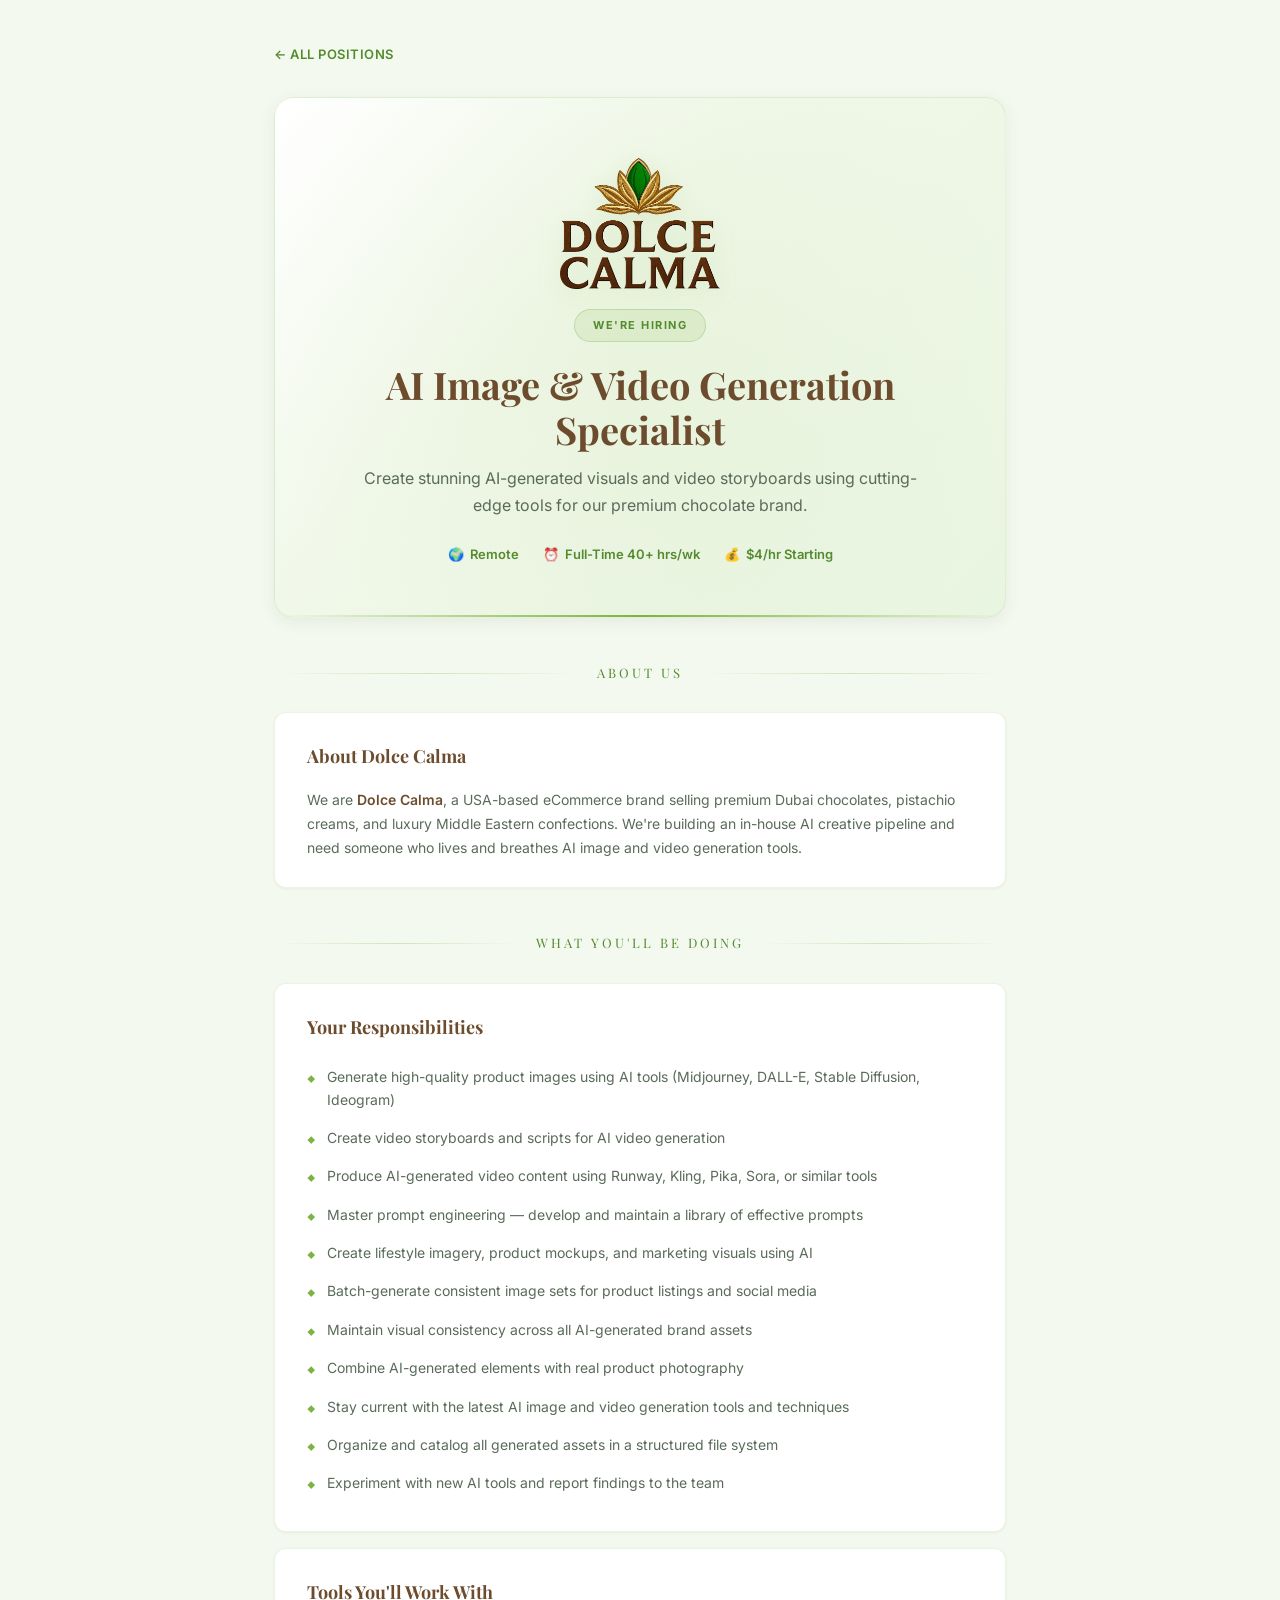
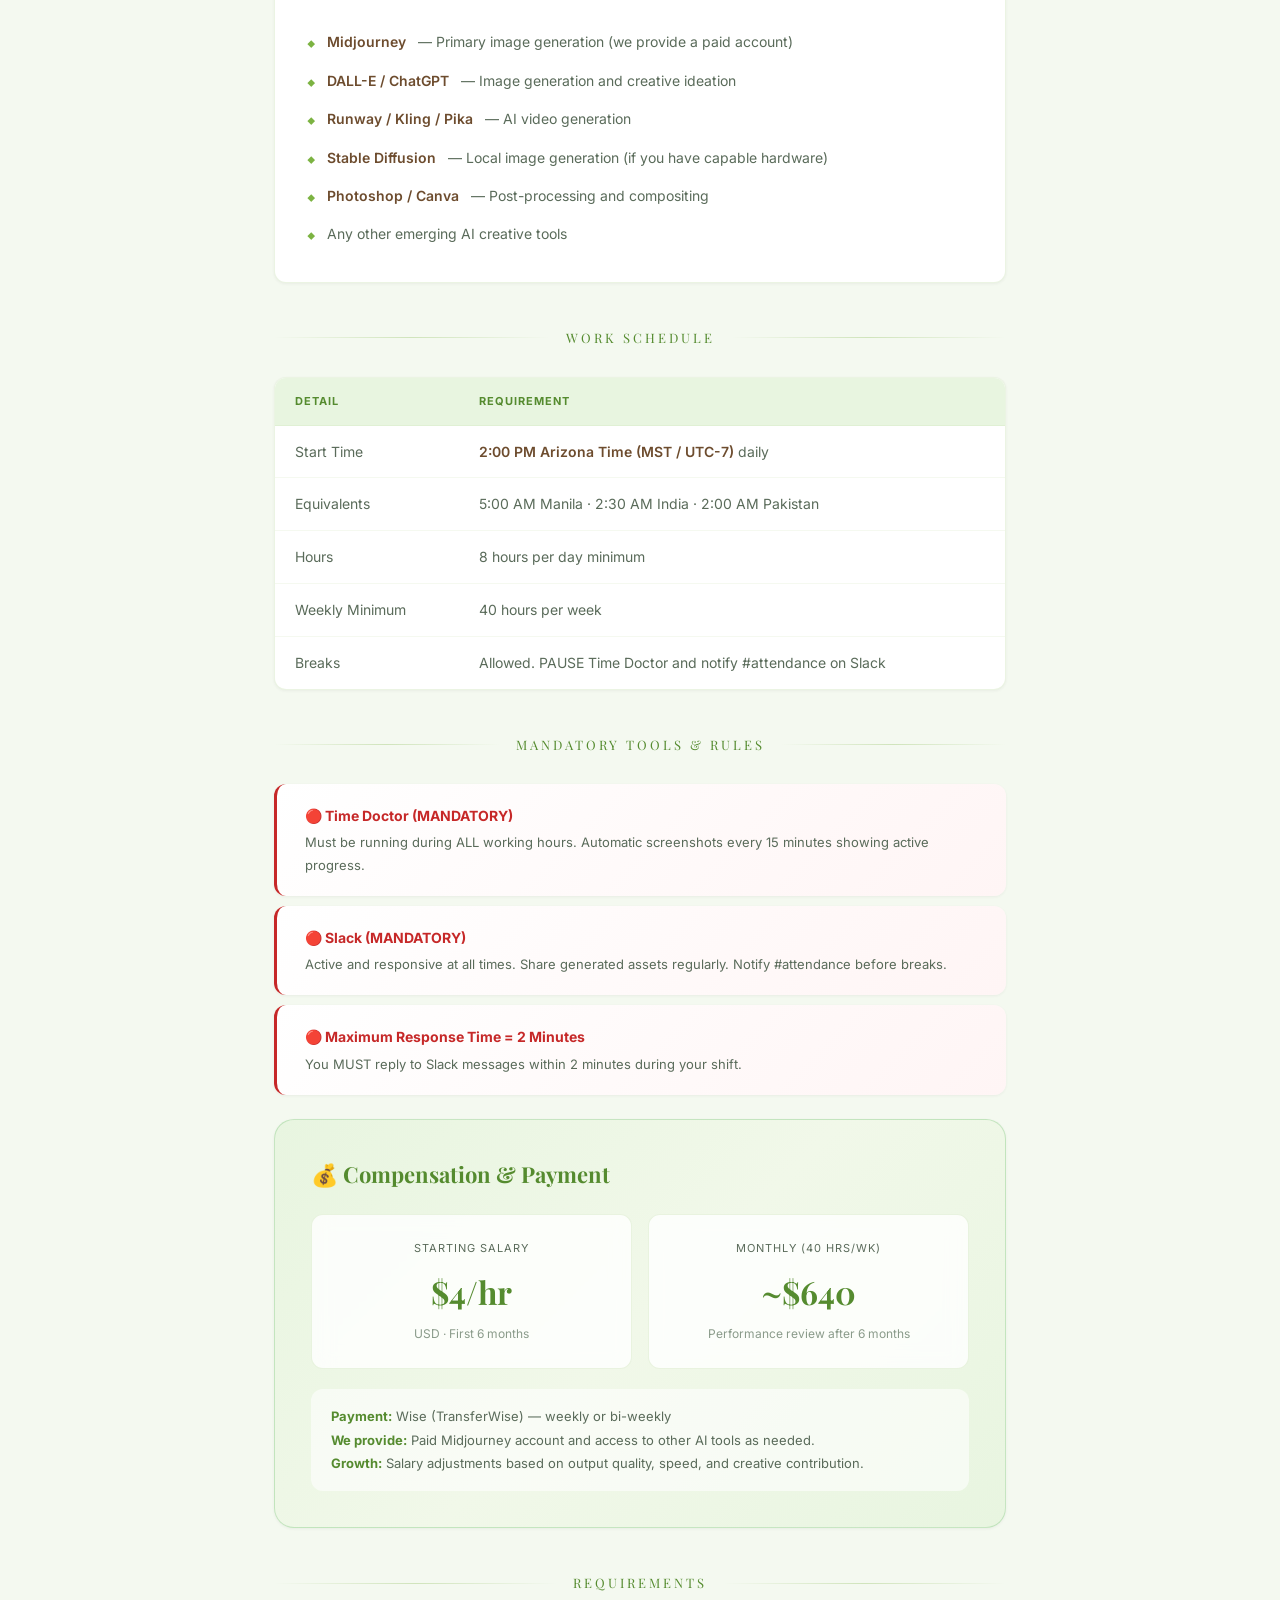
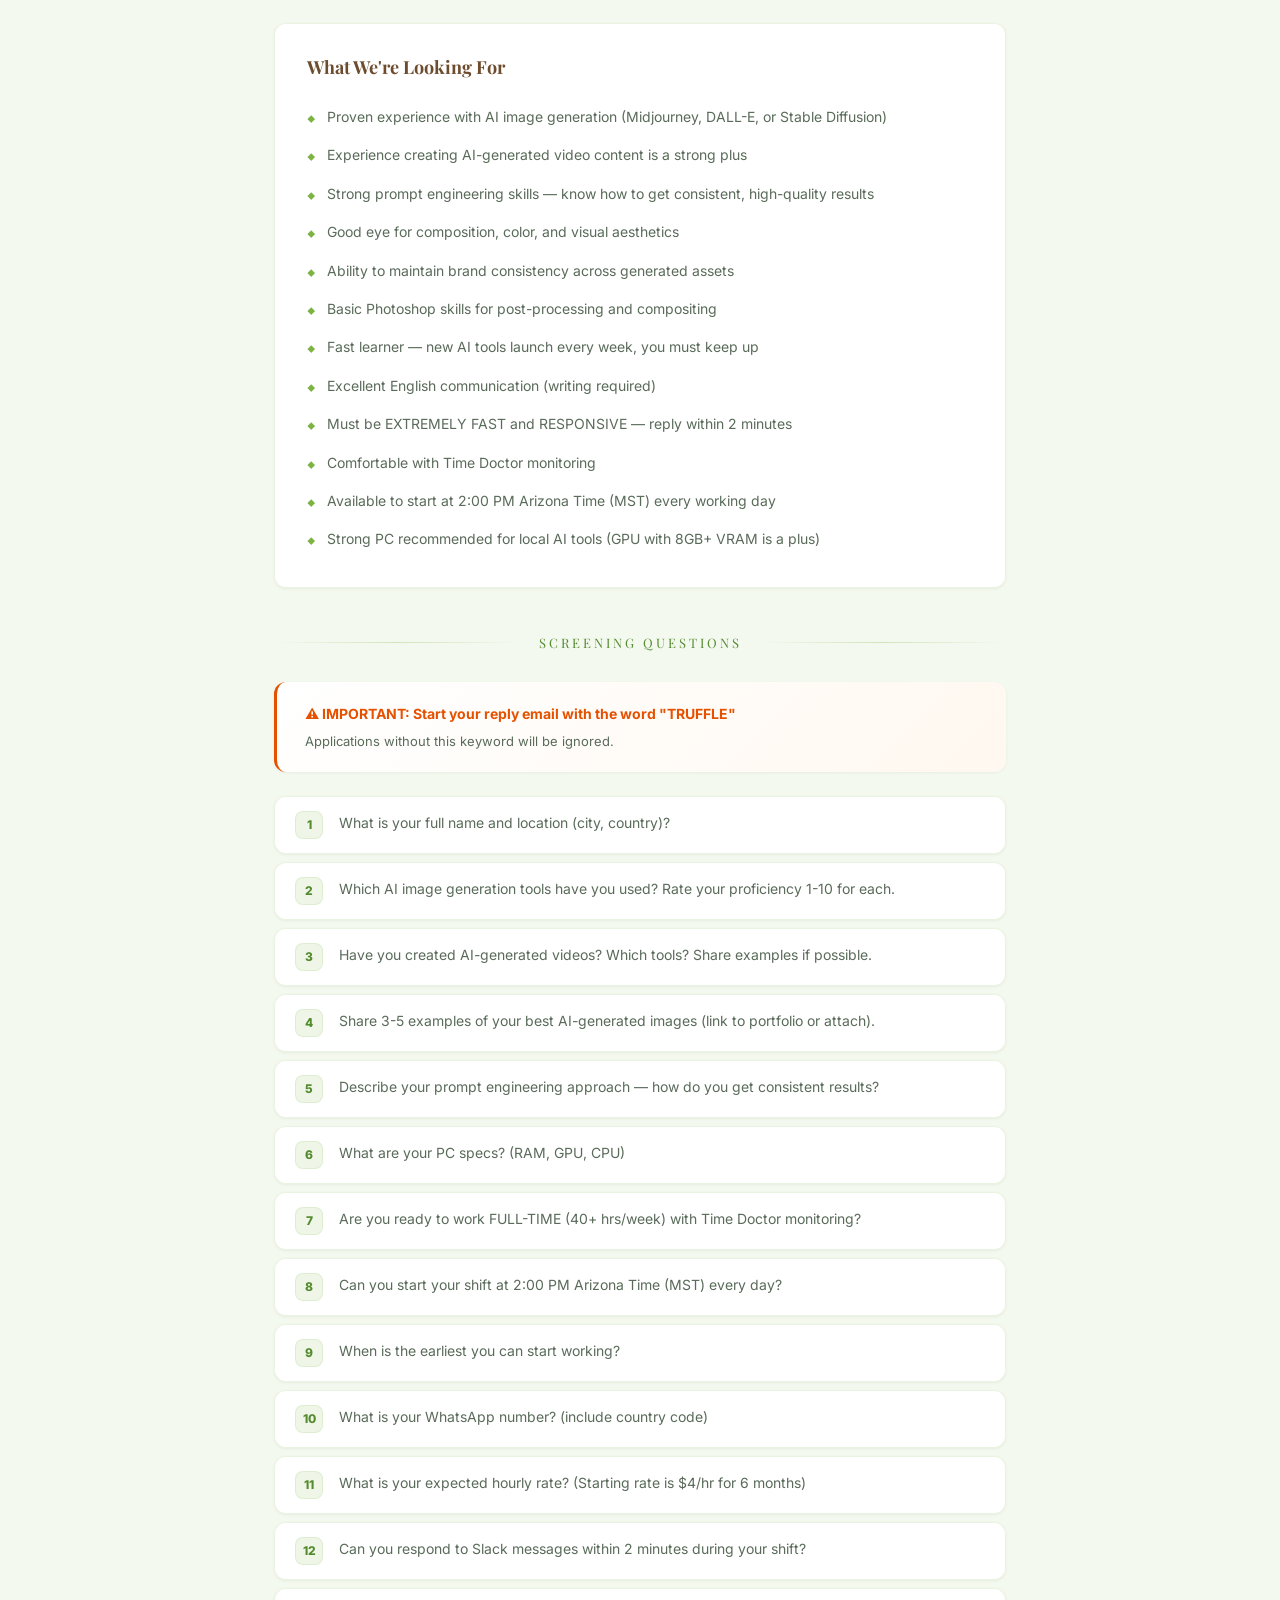
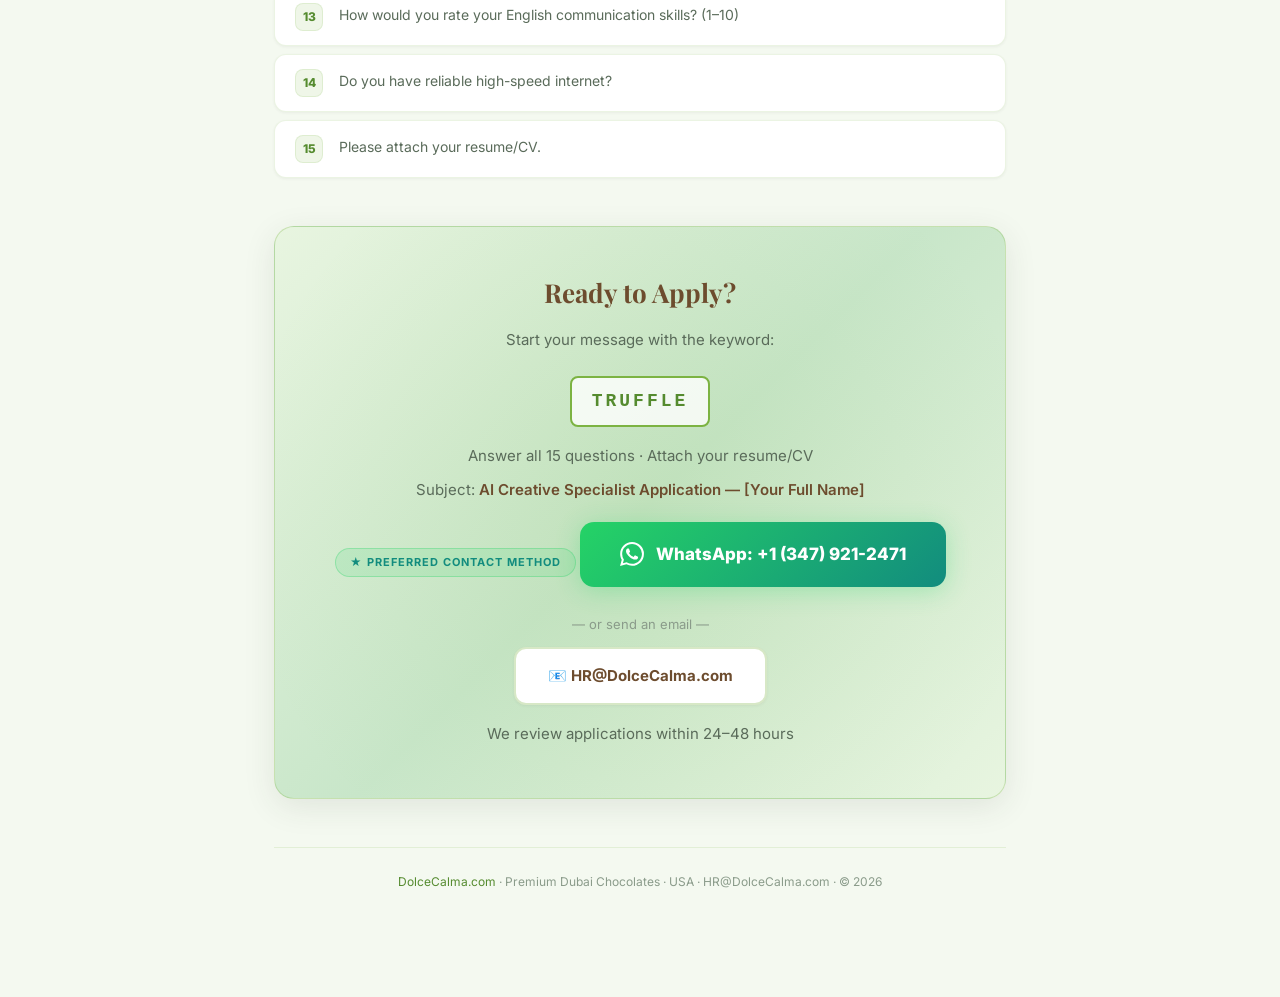
==== ai-creative.html @ 14273e78 "Add cache-busting to fix stale browser cache" ====
<!DOCTYPE html>
<html lang="en">
<head>
    <meta charset="UTF-8">
    <meta http-equiv="Cache-Control" content="no-cache, no-store, must-revalidate">
    <meta http-equiv="Pragma" content="no-cache">
    <meta http-equiv="Expires" content="0">
    <meta name="viewport" content="width=device-width, initial-scale=1.0">
    <title>AI Image & Video Specialist — Dolce Calma Careers</title>
    <meta name="description" content="Full-time remote AI Image & Video Generation Specialist. Midjourney, DALL-E, Runway, storyboards, prompt engineering.">
    <link href="https://fonts.googleapis.com/css2?family=Inter:wght@400;500;600;700;800;900&family=Playfair+Display:wght@400;500;600;700;800;900&display=swap" rel="stylesheet">
    <link rel="stylesheet" href="styles.css?v=1774751832">
</head>
<body>
<div class="container">
    <a href="index.html" class="back-link">← All Positions</a>
    <div class="hero">
        <img src="logo.png" alt="Dolce Calma" class="hero-logo">
        <div class="hero-badge">We're Hiring</div>
        <h1>AI Image & Video Generation Specialist</h1>
        <p>Create stunning AI-generated visuals and video storyboards using cutting-edge tools for our premium chocolate brand.</p>
        <div class="hero-meta">
            <span>🌍 <em>Remote</em></span><span>⏰ <em>Full-Time 40+ hrs/wk</em></span><span>💰 <em>$4/hr Starting</em></span>
        </div>
    </div>

    <div class="divider"><span>About Us</span></div>
    <div class="card">
        <h3>About Dolce Calma</h3>
        <p>We are <span class="hl">Dolce Calma</span>, a USA-based eCommerce brand selling premium Dubai chocolates, pistachio creams, and luxury Middle Eastern confections. We're building an in-house AI creative pipeline and need someone who lives and breathes AI image and video generation tools.</p>
    </div>

    <div class="divider"><span>What You'll Be Doing</span></div>
    <div class="card">
        <h3>Your Responsibilities</h3>
        <ul>
            <li>Generate high-quality product images using AI tools (Midjourney, DALL-E, Stable Diffusion, Ideogram)</li>
            <li>Create video storyboards and scripts for AI video generation</li>
            <li>Produce AI-generated video content using Runway, Kling, Pika, Sora, or similar tools</li>
            <li>Master prompt engineering — develop and maintain a library of effective prompts</li>
            <li>Create lifestyle imagery, product mockups, and marketing visuals using AI</li>
            <li>Batch-generate consistent image sets for product listings and social media</li>
            <li>Maintain visual consistency across all AI-generated brand assets</li>
            <li>Combine AI-generated elements with real product photography</li>
            <li>Stay current with the latest AI image and video generation tools and techniques</li>
            <li>Organize and catalog all generated assets in a structured file system</li>
            <li>Experiment with new AI tools and report findings to the team</li>
        </ul>
    </div>

    <div class="card">
        <h3>Tools You'll Work With</h3>
        <ul>
            <li><span class="hl">Midjourney</span> — Primary image generation (we provide a paid account)</li>
            <li><span class="hl">DALL-E / ChatGPT</span> — Image generation and creative ideation</li>
            <li><span class="hl">Runway / Kling / Pika</span> — AI video generation</li>
            <li><span class="hl">Stable Diffusion</span> — Local image generation (if you have capable hardware)</li>
            <li><span class="hl">Photoshop / Canva</span> — Post-processing and compositing</li>
            <li>Any other emerging AI creative tools</li>
        </ul>
    </div>

    <div class="divider"><span>Work Schedule</span></div>
    <table>
        <tr><th>Detail</th><th>Requirement</th></tr>
        <tr><td>Start Time</td><td><span class="hl">2:00 PM Arizona Time (MST / UTC-7)</span> daily</td></tr>
        <tr><td>Equivalents</td><td>5:00 AM Manila · 2:30 AM India · 2:00 AM Pakistan</td></tr>
        <tr><td>Hours</td><td>8 hours per day minimum</td></tr>
        <tr><td>Weekly Minimum</td><td>40 hours per week</td></tr>
        <tr><td>Breaks</td><td>Allowed. PAUSE Time Doctor and notify #attendance on Slack</td></tr>
    </table>

    <div class="divider"><span>Mandatory Tools & Rules</span></div>
    <div class="rule-card rule-red"><h4>🔴 Time Doctor (MANDATORY)</h4><p>Must be running during ALL working hours. Automatic screenshots every 15 minutes showing active progress.</p></div>
    <div class="rule-card rule-red"><h4>🔴 Slack (MANDATORY)</h4><p>Active and responsive at all times. Share generated assets regularly. Notify #attendance before breaks.</p></div>
    <div class="rule-card rule-red"><h4>🔴 Maximum Response Time = 2 Minutes</h4><p>You MUST reply to Slack messages within 2 minutes during your shift.</p></div>

    <div class="pay-block">
        <h3>💰 Compensation & Payment</h3>
        <div class="pay-grid">
            <div class="pay-card"><div class="label">Starting Salary</div><div class="amount">$4/hr</div><div class="sub">USD · First 6 months</div></div>
            <div class="pay-card"><div class="label">Monthly (40 hrs/wk)</div><div class="amount">~$640</div><div class="sub">Performance review after 6 months</div></div>
        </div>
        <div class="pay-note"><strong>Payment:</strong> Wise (TransferWise) — weekly or bi-weekly<br><strong>We provide:</strong> Paid Midjourney account and access to other AI tools as needed.<br><strong>Growth:</strong> Salary adjustments based on output quality, speed, and creative contribution.</div>
    </div>

    <div class="divider"><span>Requirements</span></div>
    <div class="card">
        <h3>What We're Looking For</h3>
        <ul>
            <li>Proven experience with AI image generation (Midjourney, DALL-E, or Stable Diffusion)</li>
            <li>Experience creating AI-generated video content is a strong plus</li>
            <li>Strong prompt engineering skills — know how to get consistent, high-quality results</li>
            <li>Good eye for composition, color, and visual aesthetics</li>
            <li>Ability to maintain brand consistency across generated assets</li>
            <li>Basic Photoshop skills for post-processing and compositing</li>
            <li>Fast learner — new AI tools launch every week, you must keep up</li>
            <li>Excellent English communication (writing required)</li>
            <li>Must be EXTREMELY FAST and RESPONSIVE — reply within 2 minutes</li>
            <li>Comfortable with Time Doctor monitoring</li>
            <li>Available to start at 2:00 PM Arizona Time (MST) every working day</li>
            <li>Strong PC recommended for local AI tools (GPU with 8GB+ VRAM is a plus)</li>
        </ul>
    </div>

    <div class="divider"><span>Screening Questions</span></div>
    <div class="rule-card rule-amber" style="margin-bottom:24px;"><h4>⚠️ IMPORTANT: Start your reply email with the word "TRUFFLE"</h4><p>Applications without this keyword will be ignored.</p></div>
    <ol class="question-list">
        <li>What is your full name and location (city, country)?</li>
        <li>Which AI image generation tools have you used? Rate your proficiency 1-10 for each.</li>
        <li>Have you created AI-generated videos? Which tools? Share examples if possible.</li>
        <li>Share 3-5 examples of your best AI-generated images (link to portfolio or attach).</li>
        <li>Describe your prompt engineering approach — how do you get consistent results?</li>
        <li>What are your PC specs? (RAM, GPU, CPU)</li>
        <li>Are you ready to work FULL-TIME (40+ hrs/week) with Time Doctor monitoring?</li>
        <li>Can you start your shift at 2:00 PM Arizona Time (MST) every day?</li>
        <li>When is the earliest you can start working?</li>
        <li>What is your WhatsApp number? (include country code)</li>
        <li>What is your expected hourly rate? (Starting rate is $4/hr for 6 months)</li>
        <li>Can you respond to Slack messages within 2 minutes during your shift?</li>
        <li>How would you rate your English communication skills? (1–10)</li>
        <li>Do you have reliable high-speed internet?</li>
        <li>Please attach your resume/CV.</li>
    </ol>

    <div class="cta-block">
        <h2>Ready to Apply?</h2>
        <p>Start your message with the keyword:</p>
        <div class="cta-keyword">TRUFFLE</div>
        <p>Answer all 15 questions · Attach your resume/CV</p>
        <p style="margin-bottom:20px;">Subject: <span class="hl">AI Creative Specialist Application — [Your Full Name]</span></p>
        <div class="cta-preferred">★ Preferred Contact Method</div>
        <a href="https://wa.me/13479212471?text=TRUFFLE%20-%20AI%20Creative%20Specialist%20Application%0A%0AMy%20name%3A%20" class="cta-whatsapp" target="_blank">
            <svg viewBox="0 0 24 24" xmlns="http://www.w3.org/2000/svg"><path d="M17.472 14.382c-.297-.149-1.758-.867-2.03-.967-.273-.099-.471-.148-.67.15-.197.297-.767.966-.94 1.164-.173.199-.347.223-.644.075-.297-.15-1.255-.463-2.39-1.475-.883-.788-1.48-1.761-1.653-2.059-.173-.297-.018-.458.13-.606.134-.133.298-.347.446-.52.149-.174.198-.298.298-.497.099-.198.05-.371-.025-.52-.075-.149-.669-1.612-.916-2.207-.242-.579-.487-.5-.669-.51-.173-.008-.371-.01-.57-.01-.198 0-.52.074-.792.372-.272.297-1.04 1.016-1.04 2.479 0 1.462 1.065 2.875 1.213 3.074.149.198 2.096 3.2 5.077 4.487.709.306 1.262.489 1.694.625.712.227 1.36.195 1.871.118.571-.085 1.758-.719 2.006-1.413.248-.694.248-1.289.173-1.413-.074-.124-.272-.198-.57-.347m-5.421 7.403h-.004a9.87 9.87 0 01-5.031-1.378l-.361-.214-3.741.982.998-3.648-.235-.374a9.86 9.86 0 01-1.51-5.26c.001-5.45 4.436-9.884 9.888-9.884 2.64 0 5.122 1.03 6.988 2.898a9.825 9.825 0 012.893 6.994c-.003 5.45-4.437 9.884-9.885 9.884m8.413-18.297A11.815 11.815 0 0012.05 0C5.495 0 .16 5.335.157 11.892c0 2.096.547 4.142 1.588 5.945L.057 24l6.305-1.654a11.882 11.882 0 005.683 1.448h.005c6.554 0 11.89-5.335 11.893-11.893a11.821 11.821 0 00-3.48-8.413z"/></svg>
            WhatsApp: +1 (347) 921-2471
        </a>
        <span class="cta-or">— or send an email —</span>
        <a href="mailto:HR@DolceCalma.com?subject=AI%20Creative%20Specialist%20Application" class="cta-email">📧 HR@DolceCalma.com</a>
        <p class="cta-note">We review applications within 24–48 hours</p>
    </div>
    <div class="footer"><a href="https://dolcecalma.com" target="_blank">DolceCalma.com</a> · Premium Dubai Chocolates · USA · HR@DolceCalma.com · © 2026</div>
</div>
</body>
</html>
---- styles.css ----
/* Dolce Calma HR — Shared Vacancy Styles — Light Pistachio Theme */
*, *::before, *::after { box-sizing: border-box; margin: 0; padding: 0; }
:root {
    /* Light pistachio/green/lime palette */
    --bg: #F4F9F0;
    --bg-card: #FFFFFF;
    --bg-card-hover: #F0F7EC;
    --text: #2D3B2D;
    --text-muted: #5A6B5A;
    --text-dim: #8A9B8A;
    --pistachio: #7CB342;
    --pistachio-light: #E8F5E0;
    --pistachio-dark: #558B2F;
    --pistachio-glow: rgba(124,179,66,0.12);
    --chocolate: #6D4C2E;
    --chocolate-light: #8B6040;
    --gold: #B8963E;
    --gold-light: #D4B06A;
    --green-accent: #4CAF50;
    --green-bg: rgba(76,175,80,0.08);
    --green-border: rgba(76,175,80,0.25);
    --red: #C62828;
    --red-bg: rgba(198,40,40,0.06);
    --amber: #E65100;
    --amber-bg: rgba(230,81,0,0.06);
    --lime: #9CCC65;
    --lime-light: #F1F8E9;
    --border: rgba(124,179,66,0.15);
    --border-strong: rgba(124,179,66,0.3);
    --shadow-sm: 0 1px 3px rgba(45,59,45,0.06);
    --shadow-md: 0 4px 16px rgba(45,59,45,0.08);
    --shadow-lg: 0 8px 32px rgba(45,59,45,0.1);
    --radius: 20px;
    --radius-sm: 12px;
    --transition: all 0.35s cubic-bezier(0.4, 0, 0.2, 1);
}
body {
    font-family: 'Inter', -apple-system, sans-serif;
    background: var(--bg);
    color: var(--text);
    line-height: 1.7;
}
.container { max-width: 780px; margin: 0 auto; padding: 40px 24px 80px; }

/* Back link */
.back-link {
    display: inline-flex; align-items: center; gap: 8px; color: var(--pistachio-dark);
    text-decoration: none; font-size: 13px; font-weight: 600; margin-bottom: 32px;
    transition: var(--transition); letter-spacing: 0.5px; text-transform: uppercase;
}
.back-link:hover { color: var(--pistachio); transform: translateX(-4px); }

/* Hero */
.hero {
    text-align: center; padding: 60px 32px 52px;
    background: linear-gradient(135deg, #FFFFFF 0%, #F1F8E9 40%, #E8F5E0 100%);
    border-radius: var(--radius); margin-bottom: 40px;
    border: 1px solid var(--border); position: relative; overflow: hidden;
    box-shadow: var(--shadow-md);
}
.hero::before {
    content: ''; position: absolute; top: -50%; left: 50%; transform: translateX(-50%);
    width: 120%; height: 200%;
    background: radial-gradient(ellipse at center, rgba(124,179,66,0.06) 0%, transparent 60%);
}
.hero::after {
    content: ''; position: absolute; bottom: 0; left: 0; right: 0; height: 2px;
    background: linear-gradient(90deg, transparent, var(--pistachio), transparent);
}
.hero-logo {
    width: 160px; margin: 0 auto 20px; display: block; position: relative; z-index: 1;
    filter: drop-shadow(0 4px 12px rgba(124,179,66,0.15));
}
.hero-badge {
    display: inline-block; background: var(--pistachio-glow);
    border: 1px solid var(--border-strong);
    padding: 6px 18px; border-radius: 20px; font-size: 11px; font-weight: 700;
    letter-spacing: 1.5px; text-transform: uppercase; color: var(--pistachio-dark);
    margin-bottom: 20px; position: relative; z-index: 1;
}
.hero h1 {
    font-family: 'Playfair Display', serif; font-size: 38px; font-weight: 700;
    line-height: 1.2; margin-bottom: 12px; position: relative; z-index: 1;
    color: var(--chocolate);
}
.hero p {
    color: var(--text-muted); font-size: 16px; position: relative; z-index: 1;
    max-width: 560px; margin: 0 auto;
}
.hero-meta {
    display: flex; justify-content: center; gap: 24px; margin-top: 24px;
    position: relative; z-index: 1; flex-wrap: wrap;
}
.hero-meta span {
    display: flex; align-items: center; gap: 6px;
    font-size: 13px; color: var(--text-dim);
}
.hero-meta span em { color: var(--pistachio-dark); font-style: normal; font-weight: 600; }

/* Divider */
.divider { display: flex; align-items: center; gap: 16px; margin: 44px 0 28px; }
.divider::before, .divider::after {
    content: ''; flex: 1; height: 1px;
    background: linear-gradient(90deg, transparent, var(--border-strong), transparent);
}
.divider span {
    font-family: 'Playfair Display', serif; color: var(--pistachio-dark);
    font-size: 13px; letter-spacing: 3px; text-transform: uppercase; white-space: nowrap;
}

/* Cards */
.card {
    background: var(--bg-card); border: 1px solid var(--border);
    border-radius: var(--radius-sm); padding: 28px 32px; margin-bottom: 16px;
    transition: var(--transition); box-shadow: var(--shadow-sm);
}
.card:hover {
    border-color: var(--border-strong);
    box-shadow: var(--shadow-md);
    transform: translateY(-2px);
}
.card h3 {
    font-family: 'Playfair Display', serif; font-size: 18px;
    margin-bottom: 16px; color: var(--chocolate);
}
.card ul { list-style: none; padding: 0; }
.card li {
    display: flex; align-items: flex-start; gap: 12px;
    padding: 8px 0; font-size: 14px; color: var(--text-muted); line-height: 1.6;
}
.card li::before {
    content: '◆'; color: var(--pistachio); font-size: 8px;
    margin-top: 7px; flex-shrink: 0;
}
.card p { font-size: 14px; color: var(--text-muted); line-height: 1.7; }
.hl { color: var(--chocolate); font-weight: 600; }

/* Rule cards */
.rule-card {
    background: var(--bg-card); border-radius: var(--radius-sm); padding: 20px 28px;
    margin-bottom: 10px; border-left: 3px solid; transition: var(--transition);
    box-shadow: var(--shadow-sm);
}
.rule-card:hover { transform: translateX(4px); box-shadow: var(--shadow-md); }
.rule-card h4 { font-size: 14px; font-weight: 700; margin-bottom: 4px; }
.rule-card p { font-size: 13px; color: var(--text-muted); margin: 0; }
.rule-red { border-color: var(--red); background: linear-gradient(135deg, #FFFFFF 0%, #FFF5F5 100%); }
.rule-red h4 { color: var(--red); }
.rule-amber { border-color: var(--amber); background: linear-gradient(135deg, #FFFFFF 0%, #FFF8F0 100%); }
.rule-amber h4 { color: var(--amber); }
.rule-green { border-color: var(--green-accent); background: linear-gradient(135deg, #FFFFFF 0%, #F1F8E9 100%); }
.rule-green h4 { color: var(--pistachio-dark); }

/* Table */
table {
    width: 100%; border-collapse: separate; border-spacing: 0;
    margin: 20px 0; border-radius: var(--radius-sm); overflow: hidden;
    border: 1px solid var(--border); box-shadow: var(--shadow-sm);
    background: var(--bg-card);
}
th, td {
    padding: 14px 20px; text-align: left; font-size: 14px;
    border-bottom: 1px solid rgba(124,179,66,0.08);
}
th {
    background: var(--pistachio-light); color: var(--pistachio-dark);
    font-weight: 700; font-size: 11px; text-transform: uppercase; letter-spacing: 1px;
}
td { color: var(--text-muted); }
tr:last-child td { border-bottom: none; }
tr:hover td { background: var(--lime-light); }

/* Pay block */
.pay-block {
    background: linear-gradient(135deg, #E8F5E0 0%, #F1F8E9 50%, #E8F5E0 100%);
    border: 1px solid var(--green-border); border-radius: var(--radius);
    padding: 36px; margin: 24px 0; box-shadow: var(--shadow-sm);
}
.pay-block h3 {
    color: var(--pistachio-dark); font-family: 'Playfair Display', serif;
    font-size: 22px; margin-bottom: 20px;
}
.pay-grid { display: grid; grid-template-columns: 1fr 1fr; gap: 16px; margin-bottom: 20px; }
.pay-card {
    background: rgba(255,255,255,0.8); border-radius: var(--radius-sm); padding: 24px;
    text-align: center; border: 1px solid var(--border);
    backdrop-filter: blur(10px);
}
.pay-card .label {
    font-size: 11px; color: var(--text-muted); text-transform: uppercase;
    letter-spacing: 1px; margin-bottom: 8px;
}
.pay-card .amount {
    font-family: 'Playfair Display', serif; font-size: 32px;
    font-weight: 700; color: var(--pistachio-dark);
}
.pay-card .sub { font-size: 12px; color: var(--text-dim); margin-top: 4px; }
.pay-note {
    background: rgba(255,255,255,0.6); border-radius: var(--radius-sm);
    padding: 16px 20px; font-size: 13px; color: var(--text-muted); line-height: 1.8;
}
.pay-note strong { color: var(--pistachio-dark); }

/* Questions */
.question-list { list-style: none; padding: 0; counter-reset: q; }
.question-list li {
    counter-increment: q; display: flex; align-items: flex-start; gap: 16px;
    padding: 14px 20px; background: var(--bg-card); border-radius: var(--radius-sm);
    margin-bottom: 8px; font-size: 14px; color: var(--text-muted);
    transition: var(--transition); border: 1px solid var(--border);
    box-shadow: var(--shadow-sm);
}
.question-list li:hover {
    background: var(--lime-light); transform: translateX(4px);
    box-shadow: var(--shadow-md);
}
.question-list li::before {
    content: counter(q); width: 28px; height: 28px; border-radius: 8px;
    background: var(--pistachio-glow); color: var(--pistachio-dark);
    display: flex; align-items: center; justify-content: center;
    font-size: 12px; font-weight: 800; flex-shrink: 0;
    border: 1px solid var(--border);
}

/* CTA */
.cta-block {
    background: linear-gradient(135deg, #E8F5E0, #C8E6C9, #E8F5E0);
    border: 1px solid var(--border-strong); border-radius: var(--radius);
    padding: 44px 36px; text-align: center; margin-top: 48px;
    position: relative; overflow: hidden; box-shadow: var(--shadow-lg);
}
.cta-block::before {
    content: ''; position: absolute; top: -50%; left: 50%; transform: translateX(-50%);
    width: 100%; height: 200%;
    background: radial-gradient(circle, rgba(124,179,66,0.1) 0%, transparent 60%);
}
.cta-block h2 {
    font-family: 'Playfair Display', serif; font-size: 26px;
    margin-bottom: 12px; position: relative; z-index: 1; color: var(--chocolate);
}
.cta-block p {
    color: var(--text-muted); margin-bottom: 8px;
    font-size: 15px; position: relative; z-index: 1;
}
.cta-keyword {
    display: inline-block; background: rgba(255,255,255,0.8);
    border: 2px solid var(--pistachio);
    padding: 8px 20px; border-radius: 8px; font-family: monospace; font-size: 18px;
    font-weight: 800; color: var(--pistachio-dark); margin: 16px 0;
    position: relative; z-index: 1; letter-spacing: 3px;
}
.cta-whatsapp {
    display: inline-flex; align-items: center; gap: 12px;
    background: linear-gradient(135deg, #25D366, #128C7E);
    color: #FFFFFF; padding: 18px 40px; border-radius: 14px;
    font-size: 17px; font-weight: 800; text-decoration: none;
    transition: var(--transition); position: relative; z-index: 1;
    box-shadow: 0 4px 24px rgba(37,211,102,0.3);
}
.cta-whatsapp:hover {
    transform: translateY(-3px);
    box-shadow: 0 8px 32px rgba(37,211,102,0.4);
}
.cta-whatsapp svg { width: 24px; height: 24px; fill: white; }
.cta-preferred {
    display: inline-block; background: rgba(37,211,102,0.12);
    border: 1px solid rgba(37,211,102,0.3); color: #128C7E;
    font-size: 11px; font-weight: 700; letter-spacing: 1px; text-transform: uppercase;
    padding: 4px 14px; border-radius: 20px; margin-bottom: 16px;
    position: relative; z-index: 1;
}
.cta-or {
    display: block; color: var(--text-dim); font-size: 13px;
    margin: 20px 0 12px; position: relative; z-index: 1;
}
.cta-email {
    display: inline-flex; align-items: center; gap: 10px;
    background: var(--bg-card); border: 2px solid var(--border-strong);
    color: var(--chocolate); padding: 14px 32px; border-radius: 12px;
    font-size: 15px; font-weight: 700; text-decoration: none;
    transition: var(--transition); position: relative; z-index: 1;
    box-shadow: var(--shadow-sm);
}
.cta-email:hover {
    transform: translateY(-2px);
    box-shadow: var(--shadow-md); border-color: var(--pistachio);
}
.cta-note {
    font-size: 12px; color: var(--text-dim); margin-top: 16px;
    position: relative; z-index: 1;
}

/* Footer */
.footer {
    text-align: center; margin-top: 48px; padding: 24px;
    color: var(--text-dim); font-size: 12px;
    border-top: 1px solid var(--border);
}
.footer a { color: var(--pistachio-dark); text-decoration: none; }

@media (max-width: 640px) {
    .container { padding: 20px 16px 60px; }
    .hero { padding: 40px 20px 36px; } .hero h1 { font-size: 28px; }
    .hero-meta { gap: 12px; } .pay-grid { grid-template-columns: 1fr; }
    .card { padding: 24px 20px; } .cta-block { padding: 36px 20px; }
}
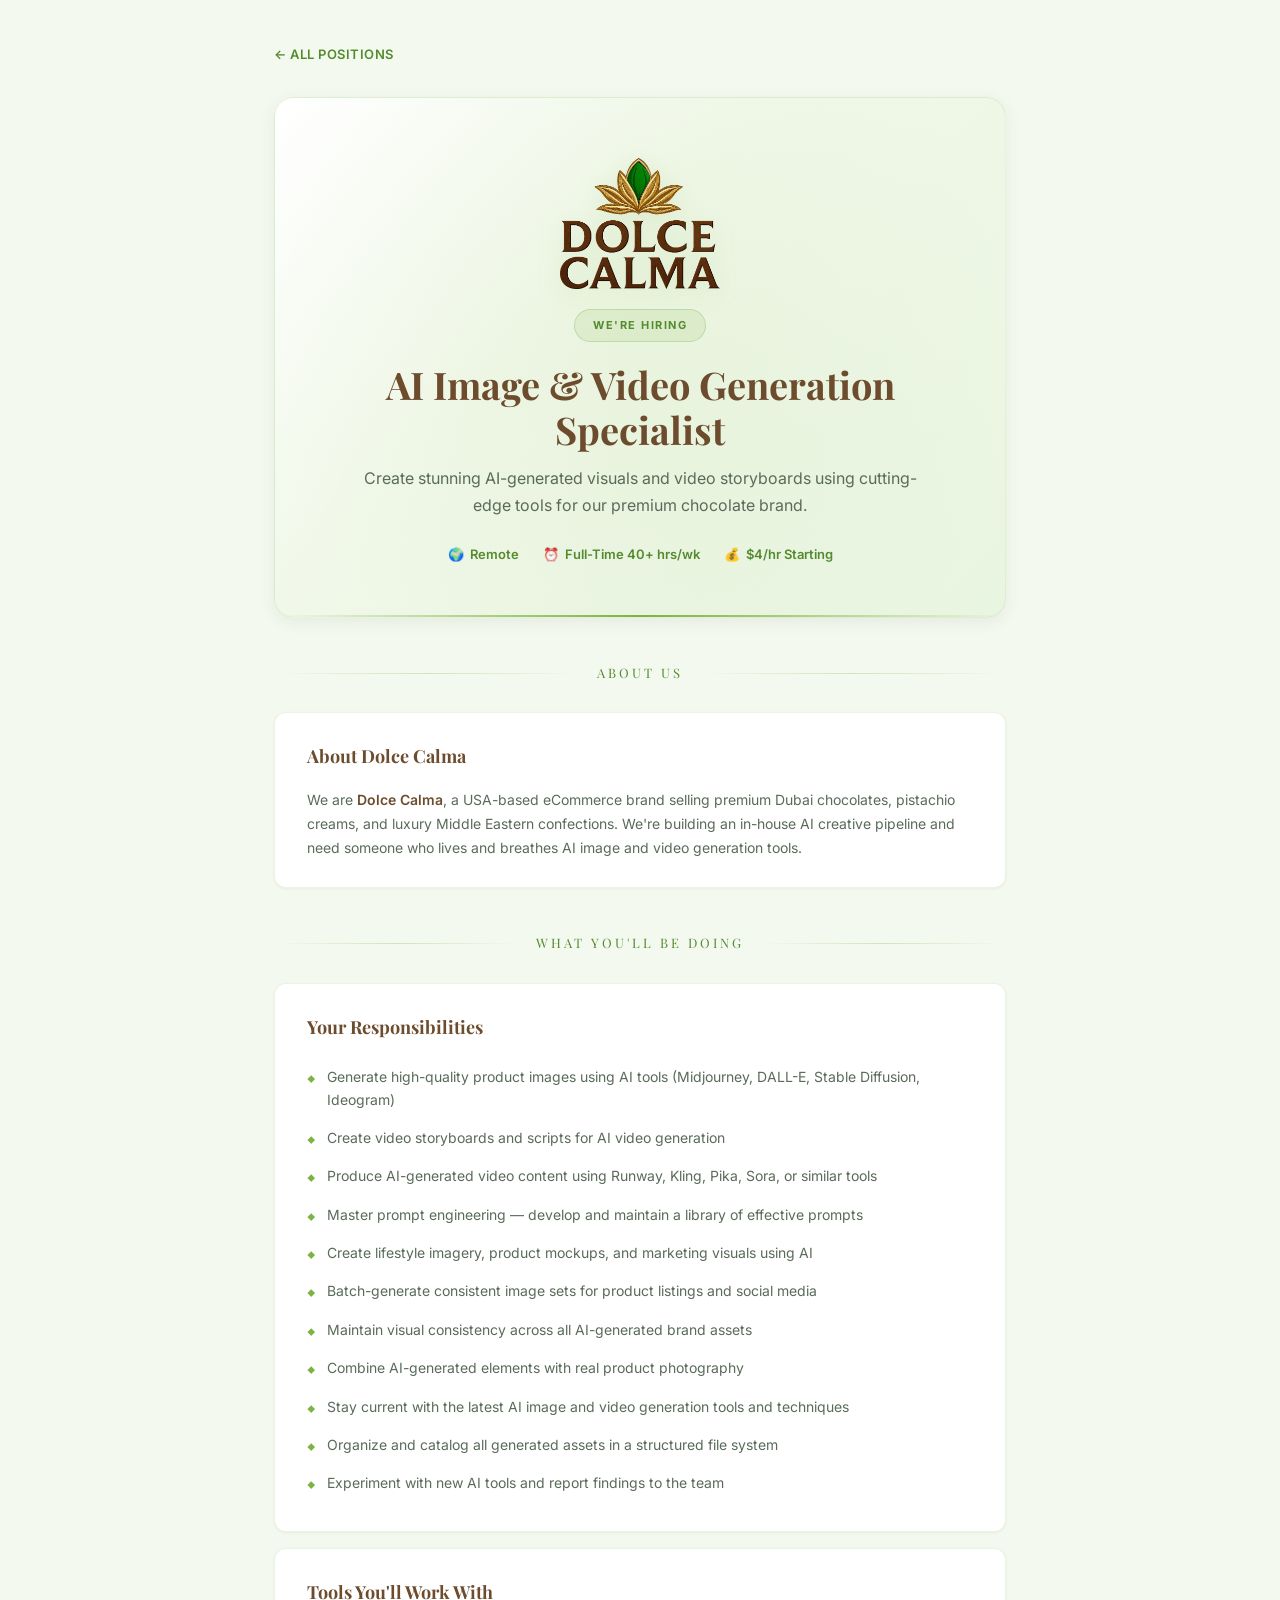
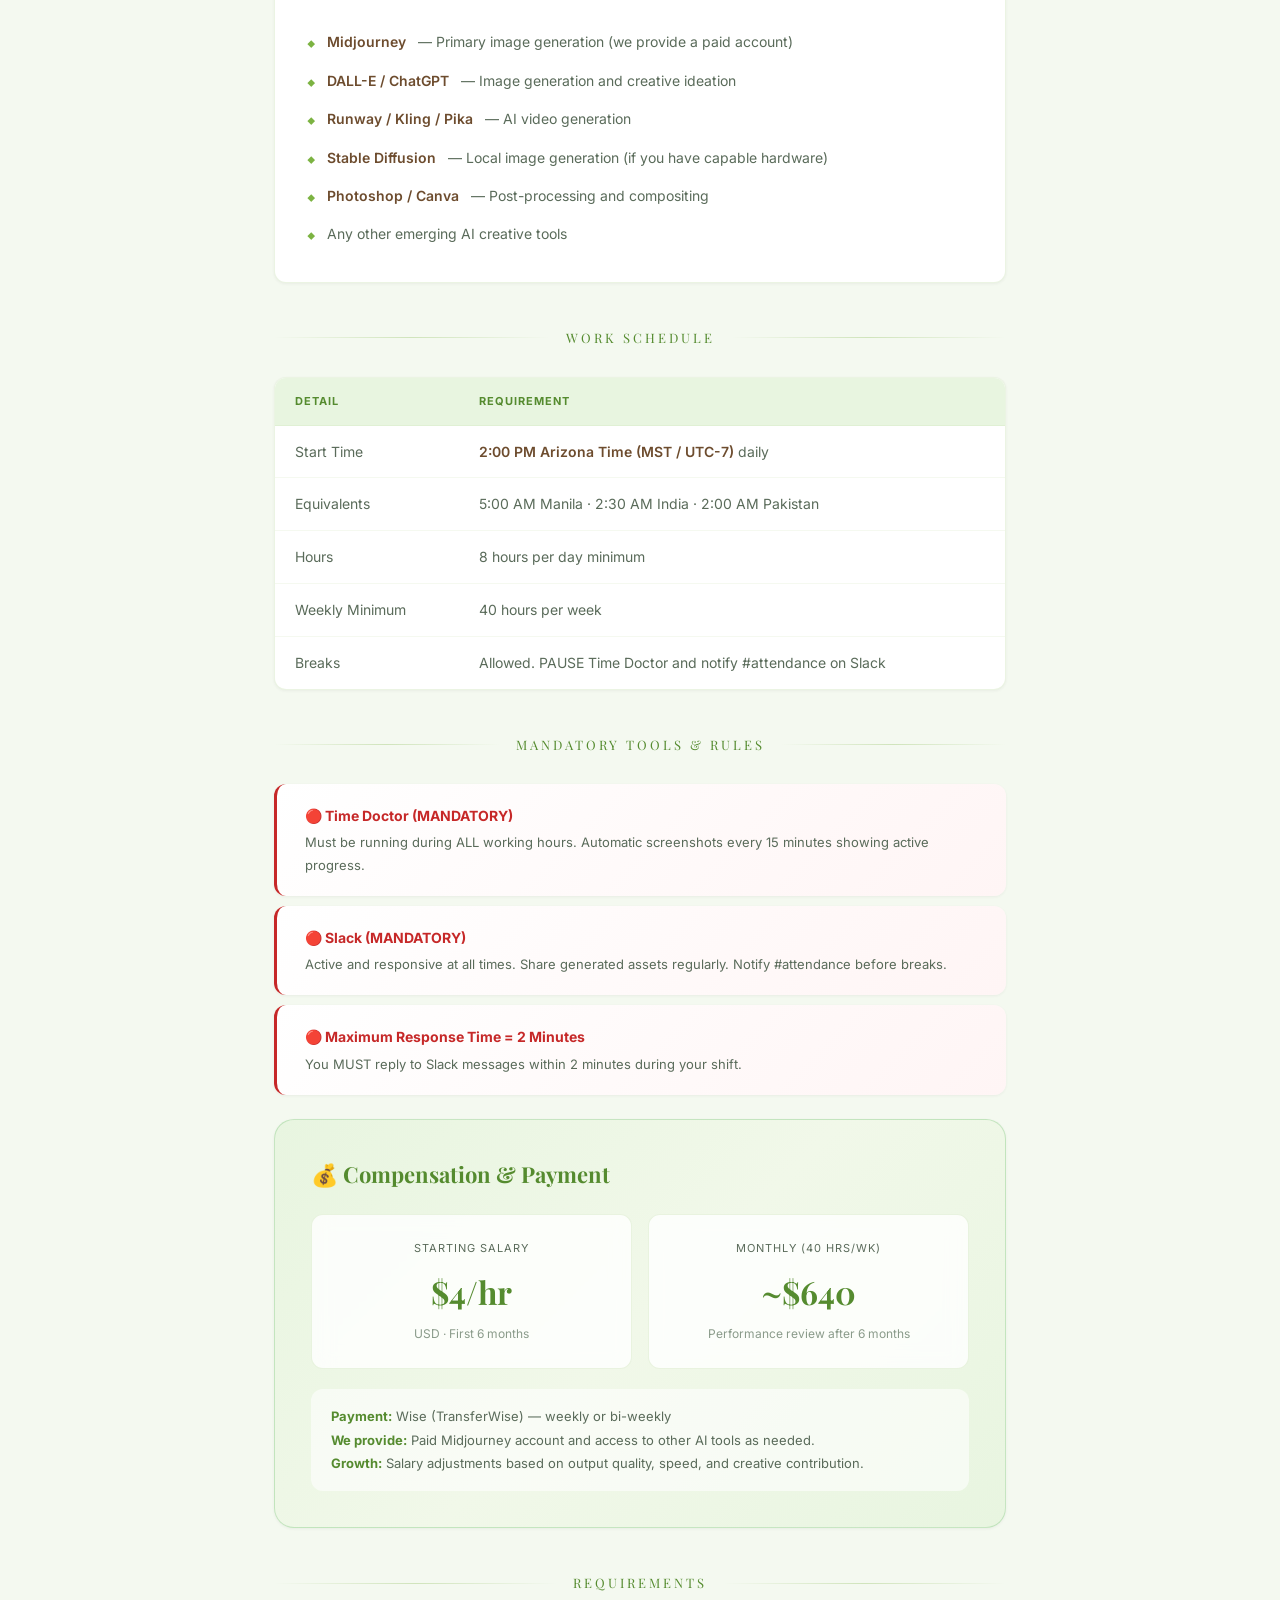
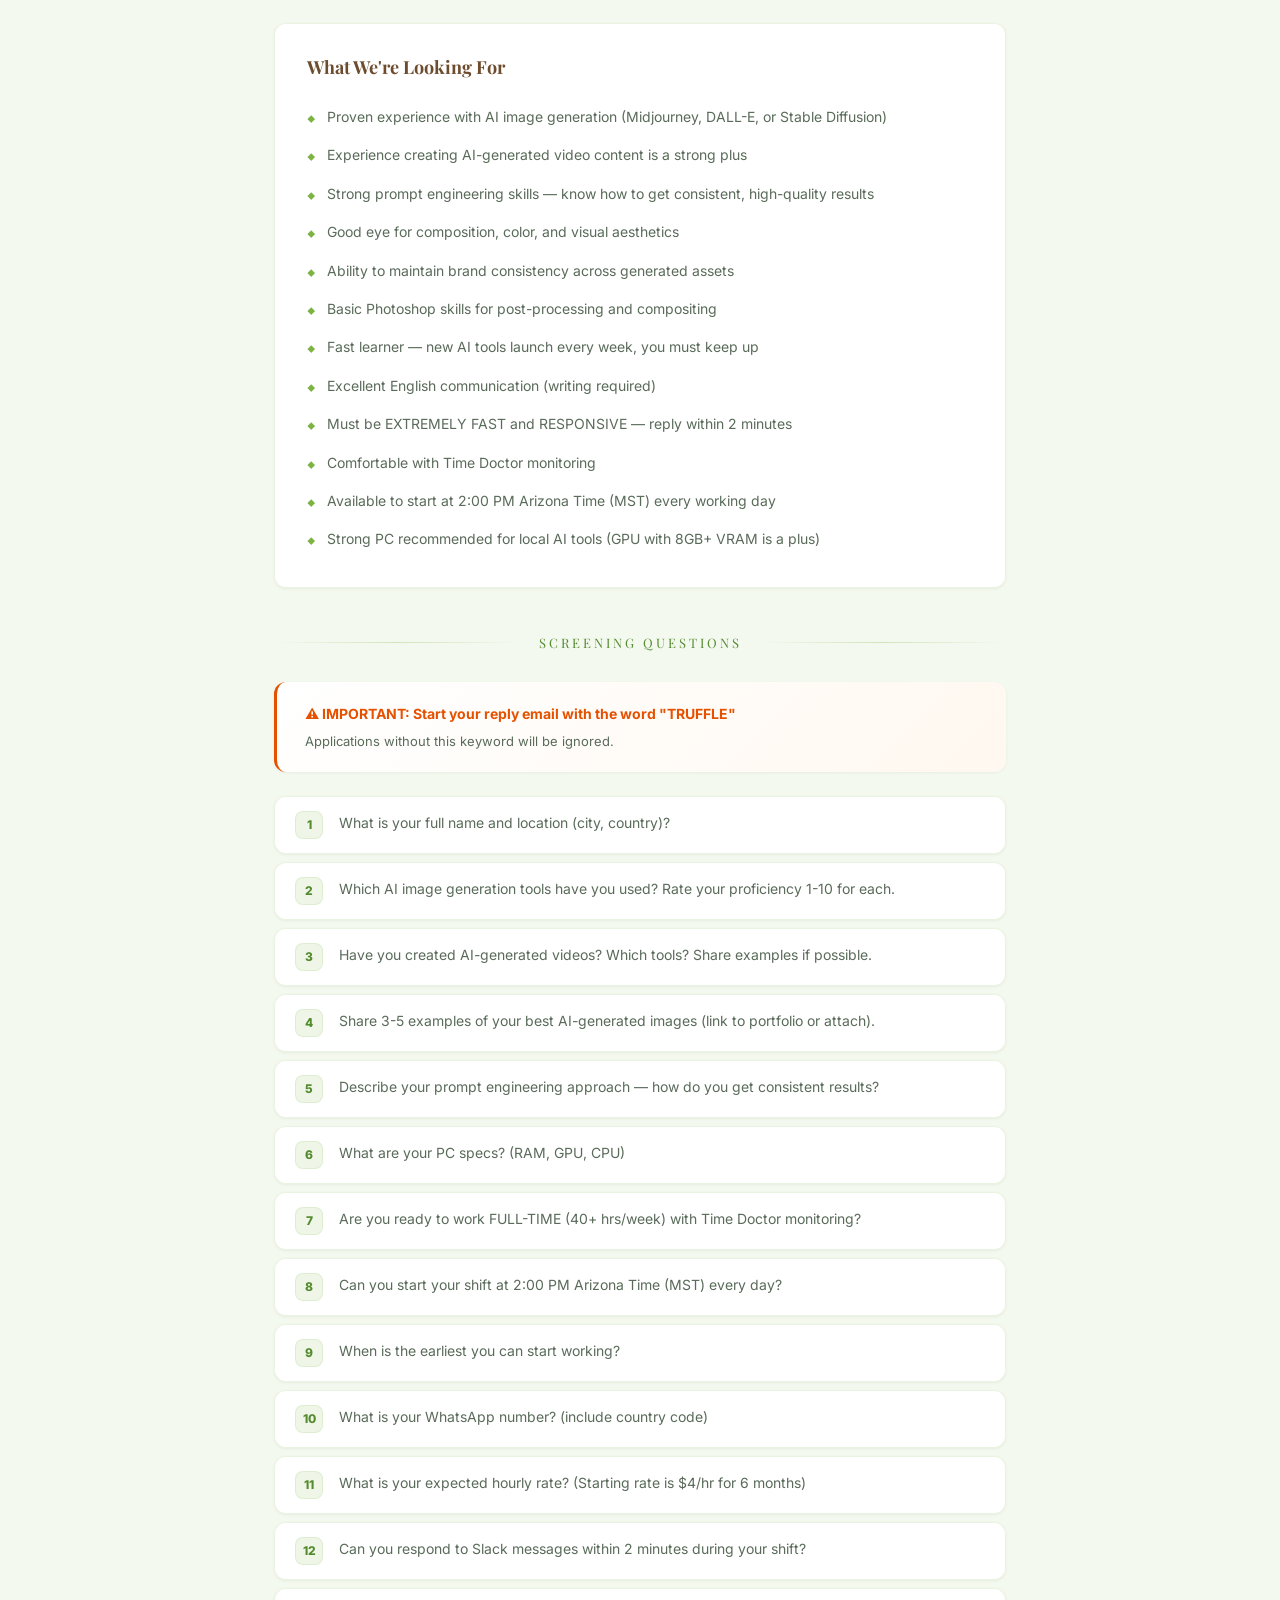
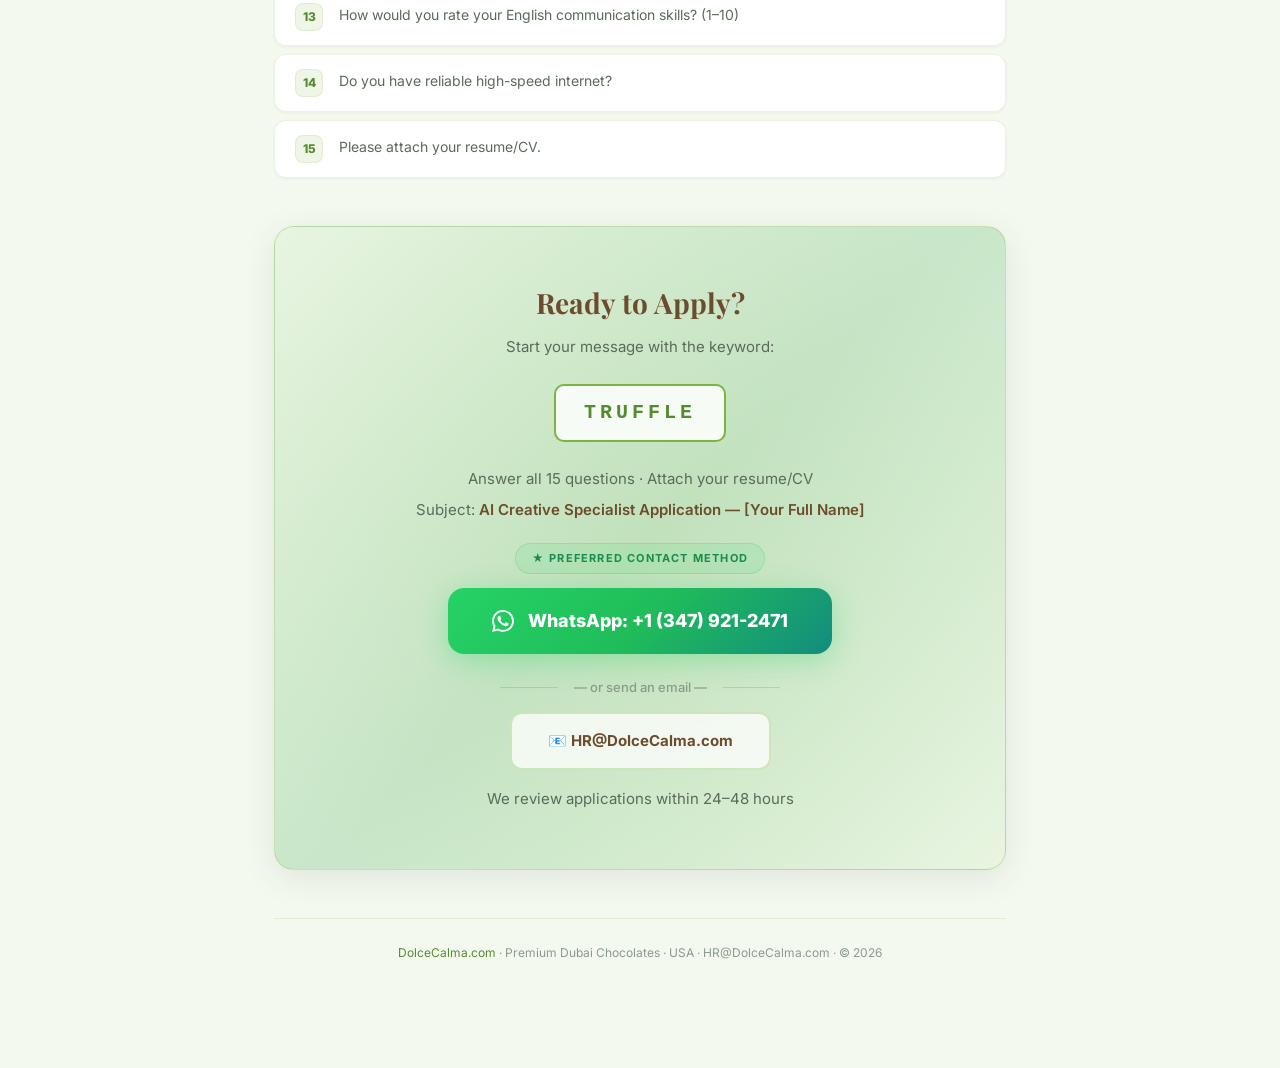
==== commit 353ca1cf: "Polish WhatsApp CTA: flexbox centering, divider line, bigger button" ====
--- a/ai-creative.html
+++ b/ai-creative.html
@@ -9,7 +9,7 @@
     <title>AI Image & Video Specialist — Dolce Calma Careers</title>
     <meta name="description" content="Full-time remote AI Image & Video Generation Specialist. Midjourney, DALL-E, Runway, storyboards, prompt engineering.">
     <link href="https://fonts.googleapis.com/css2?family=Inter:wght@400;500;600;700;800;900&family=Playfair+Display:wght@400;500;600;700;800;900&display=swap" rel="stylesheet">
-    <link rel="stylesheet" href="styles.css?v=1774751832">
+    <link rel="stylesheet" href="styles.css?v=2">
 </head>
 <body>
 <div class="container">
--- a/styles.css
+++ b/styles.css
@@ -226,8 +226,9 @@
 .cta-block {
     background: linear-gradient(135deg, #E8F5E0, #C8E6C9, #E8F5E0);
     border: 1px solid var(--border-strong); border-radius: var(--radius);
-    padding: 44px 36px; text-align: center; margin-top: 48px;
+    padding: 52px 36px; text-align: center; margin-top: 48px;
     position: relative; overflow: hidden; box-shadow: var(--shadow-lg);
+    display: flex; flex-direction: column; align-items: center;
 }
 .cta-block::before {
     content: ''; position: absolute; top: -50%; left: 50%; transform: translateX(-50%);
@@ -235,54 +236,64 @@
     background: radial-gradient(circle, rgba(124,179,66,0.1) 0%, transparent 60%);
 }
 .cta-block h2 {
-    font-family: 'Playfair Display', serif; font-size: 26px;
-    margin-bottom: 12px; position: relative; z-index: 1; color: var(--chocolate);
+    font-family: 'Playfair Display', serif; font-size: 28px;
+    margin-bottom: 8px; position: relative; z-index: 1; color: var(--chocolate);
 }
 .cta-block p {
-    color: var(--text-muted); margin-bottom: 8px;
+    color: var(--text-muted); margin-bottom: 6px;
     font-size: 15px; position: relative; z-index: 1;
 }
 .cta-keyword {
-    display: inline-block; background: rgba(255,255,255,0.8);
+    display: inline-block; background: rgba(255,255,255,0.85);
     border: 2px solid var(--pistachio);
-    padding: 8px 20px; border-radius: 8px; font-family: monospace; font-size: 18px;
-    font-weight: 800; color: var(--pistachio-dark); margin: 16px 0;
-    position: relative; z-index: 1; letter-spacing: 3px;
+    padding: 10px 28px; border-radius: 10px; font-family: monospace; font-size: 20px;
+    font-weight: 800; color: var(--pistachio-dark); margin: 18px 0 24px;
+    position: relative; z-index: 1; letter-spacing: 4px;
+}
+.cta-preferred {
+    display: inline-flex; align-items: center; gap: 6px;
+    background: rgba(37,211,102,0.1);
+    border: 1px solid rgba(37,211,102,0.25); color: #1B8C4F;
+    font-size: 11px; font-weight: 700; letter-spacing: 1.2px; text-transform: uppercase;
+    padding: 5px 16px; border-radius: 20px; margin-bottom: 14px;
+    position: relative; z-index: 1;
 }
 .cta-whatsapp {
-    display: inline-flex; align-items: center; gap: 12px;
-    background: linear-gradient(135deg, #25D366, #128C7E);
-    color: #FFFFFF; padding: 18px 40px; border-radius: 14px;
-    font-size: 17px; font-weight: 800; text-decoration: none;
+    display: inline-flex; align-items: center; justify-content: center; gap: 14px;
+    background: linear-gradient(135deg, #25D366 0%, #20BD5A 50%, #128C7E 100%);
+    color: #FFFFFF; padding: 18px 44px; border-radius: 16px;
+    font-size: 18px; font-weight: 800; text-decoration: none;
     transition: var(--transition); position: relative; z-index: 1;
-    box-shadow: 0 4px 24px rgba(37,211,102,0.3);
+    box-shadow: 0 6px 28px rgba(37,211,102,0.35);
+    min-width: 320px;
 }
 .cta-whatsapp:hover {
-    transform: translateY(-3px);
-    box-shadow: 0 8px 32px rgba(37,211,102,0.4);
-}
-.cta-whatsapp svg { width: 24px; height: 24px; fill: white; }
-.cta-preferred {
-    display: inline-block; background: rgba(37,211,102,0.12);
-    border: 1px solid rgba(37,211,102,0.3); color: #128C7E;
-    font-size: 11px; font-weight: 700; letter-spacing: 1px; text-transform: uppercase;
-    padding: 4px 14px; border-radius: 20px; margin-bottom: 16px;
-    position: relative; z-index: 1;
+    transform: translateY(-3px) scale(1.02);
+    box-shadow: 0 10px 40px rgba(37,211,102,0.45);
+}
+.cta-whatsapp svg {
+    width: 22px; height: 22px; fill: white; flex-shrink: 0;
 }
 .cta-or {
-    display: block; color: var(--text-dim); font-size: 13px;
-    margin: 20px 0 12px; position: relative; z-index: 1;
+    display: flex; align-items: center; gap: 16px;
+    color: var(--text-dim); font-size: 13px; font-weight: 500;
+    margin: 22px 0 14px; position: relative; z-index: 1;
+    width: 280px;
+}
+.cta-or::before, .cta-or::after {
+    content: ''; flex: 1; height: 1px;
+    background: rgba(45,59,45,0.15);
 }
 .cta-email {
-    display: inline-flex; align-items: center; gap: 10px;
-    background: var(--bg-card); border: 2px solid var(--border-strong);
-    color: var(--chocolate); padding: 14px 32px; border-radius: 12px;
+    display: inline-flex; align-items: center; justify-content: center; gap: 10px;
+    background: rgba(255,255,255,0.75); border: 2px solid var(--border-strong);
+    color: var(--chocolate); padding: 14px 36px; border-radius: 12px;
     font-size: 15px; font-weight: 700; text-decoration: none;
     transition: var(--transition); position: relative; z-index: 1;
-    box-shadow: var(--shadow-sm);
+    backdrop-filter: blur(10px);
 }
 .cta-email:hover {
-    transform: translateY(-2px);
+    transform: translateY(-2px); background: rgba(255,255,255,0.95);
     box-shadow: var(--shadow-md); border-color: var(--pistachio);
 }
 .cta-note {
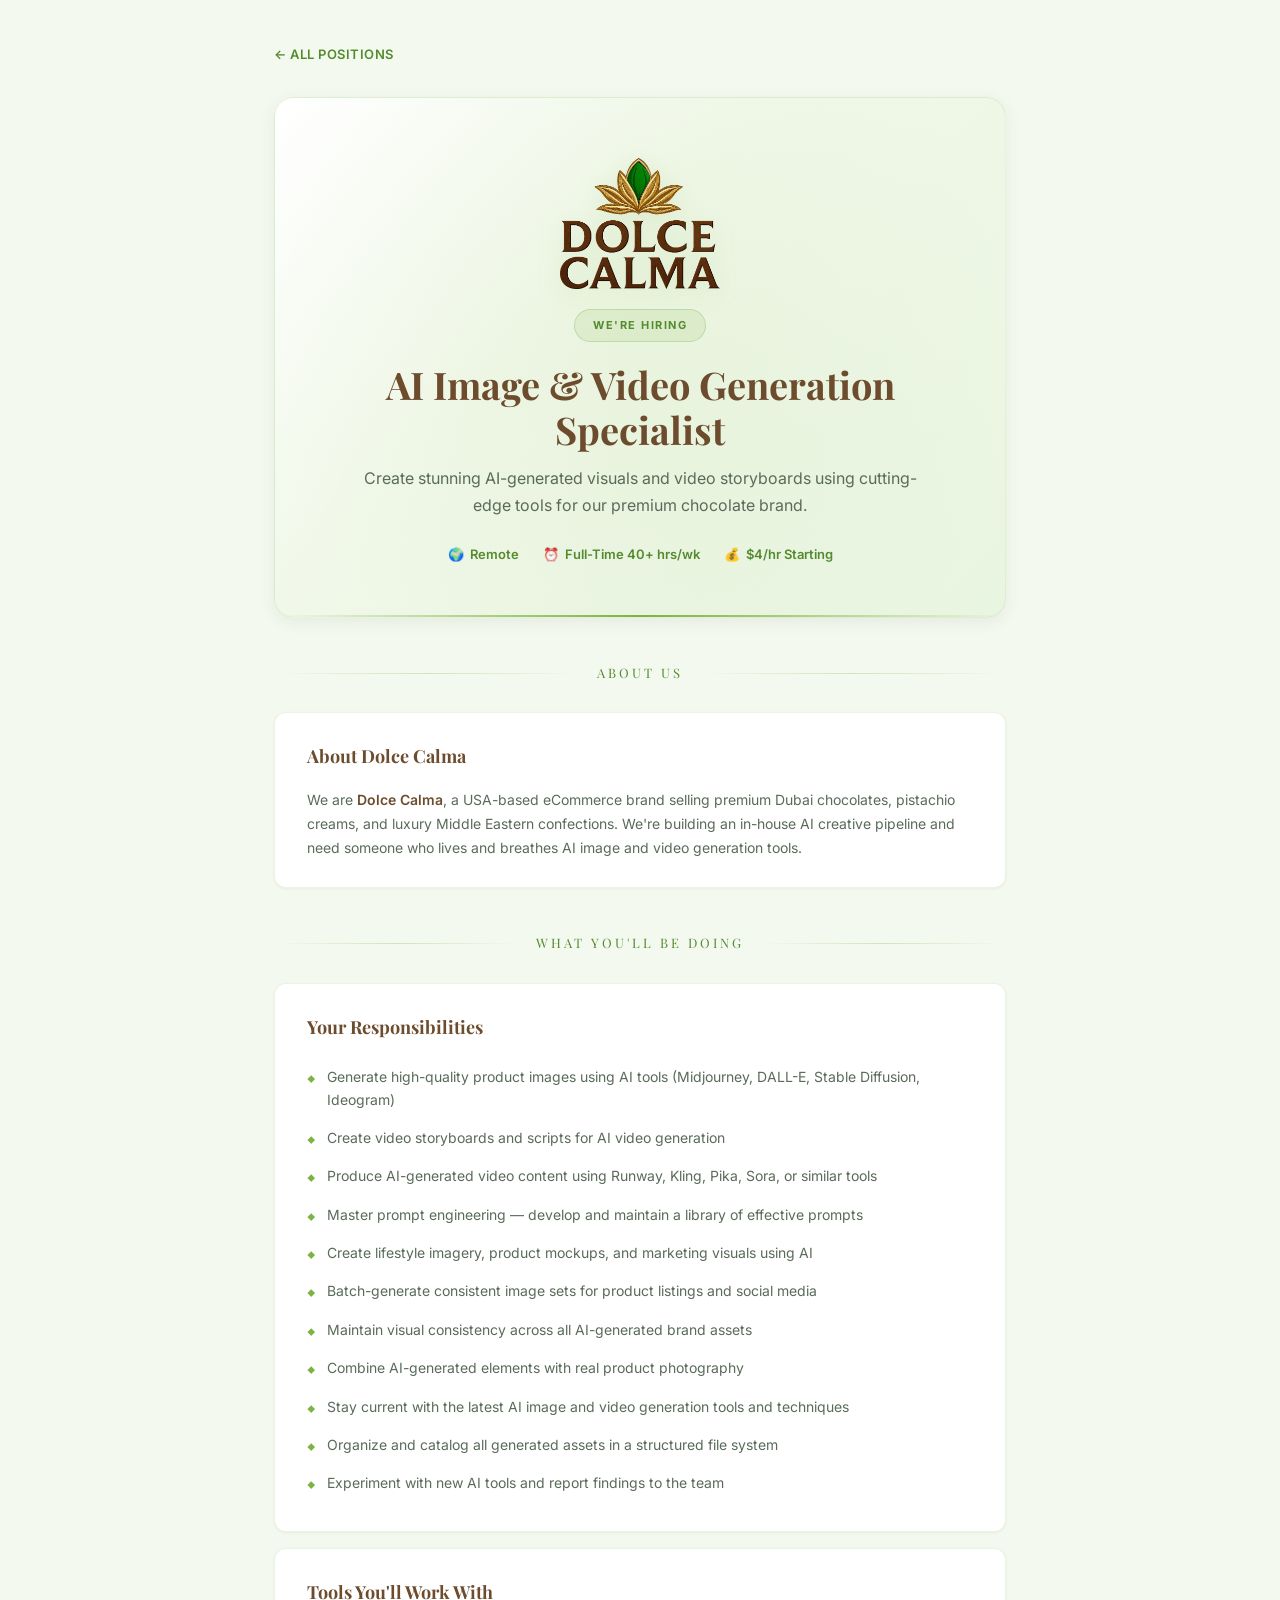
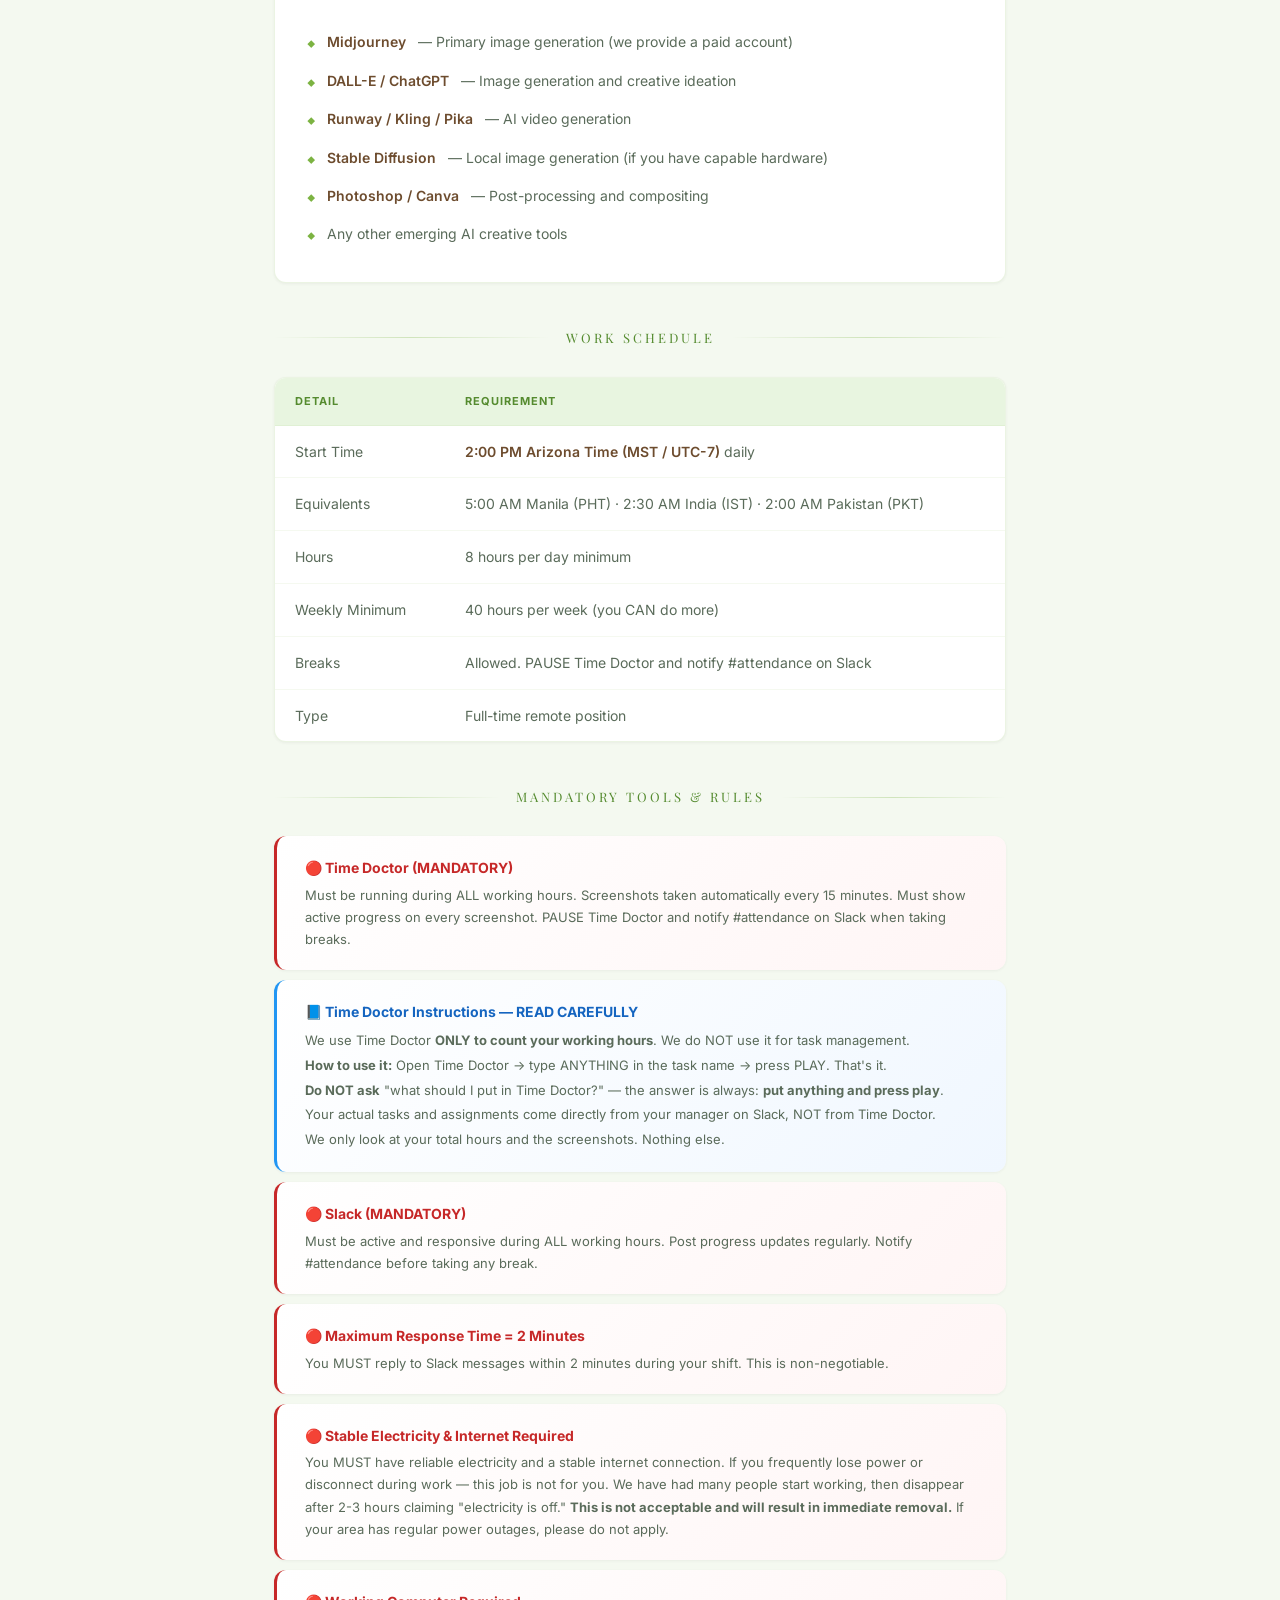
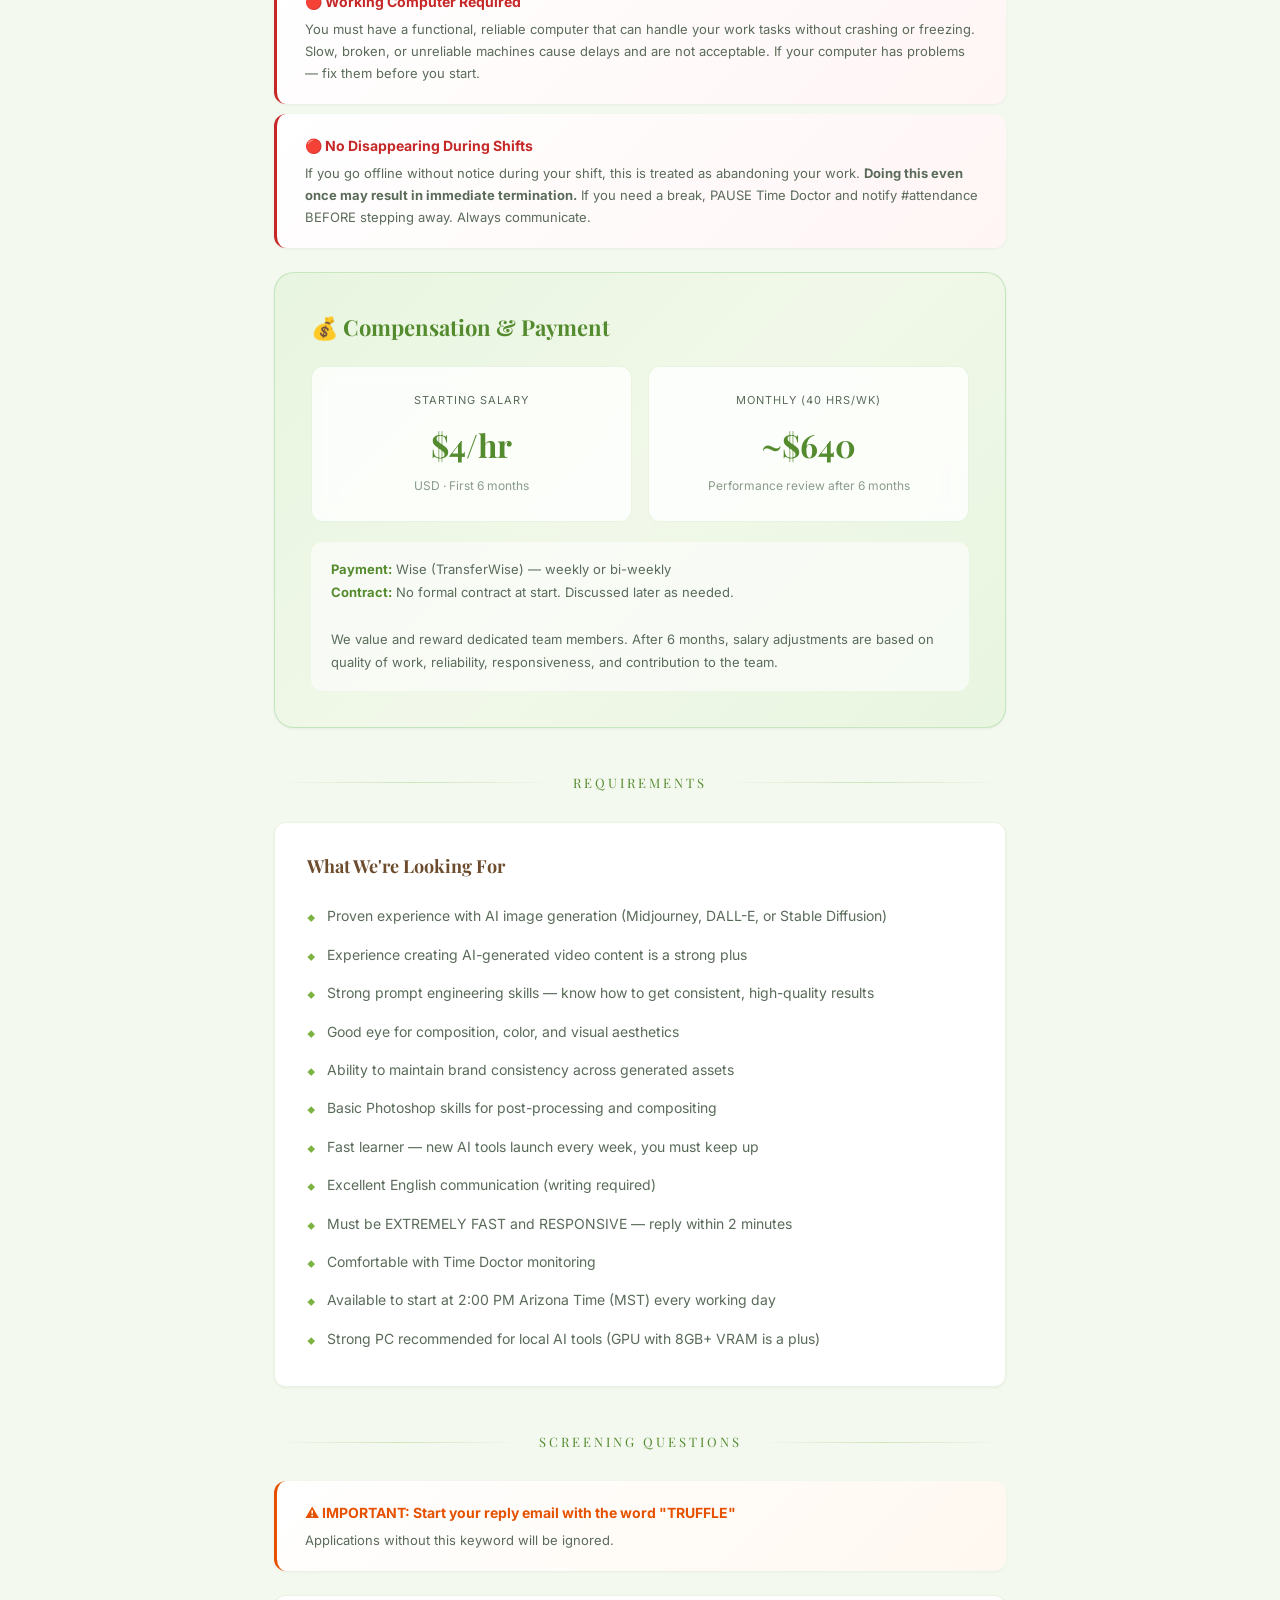
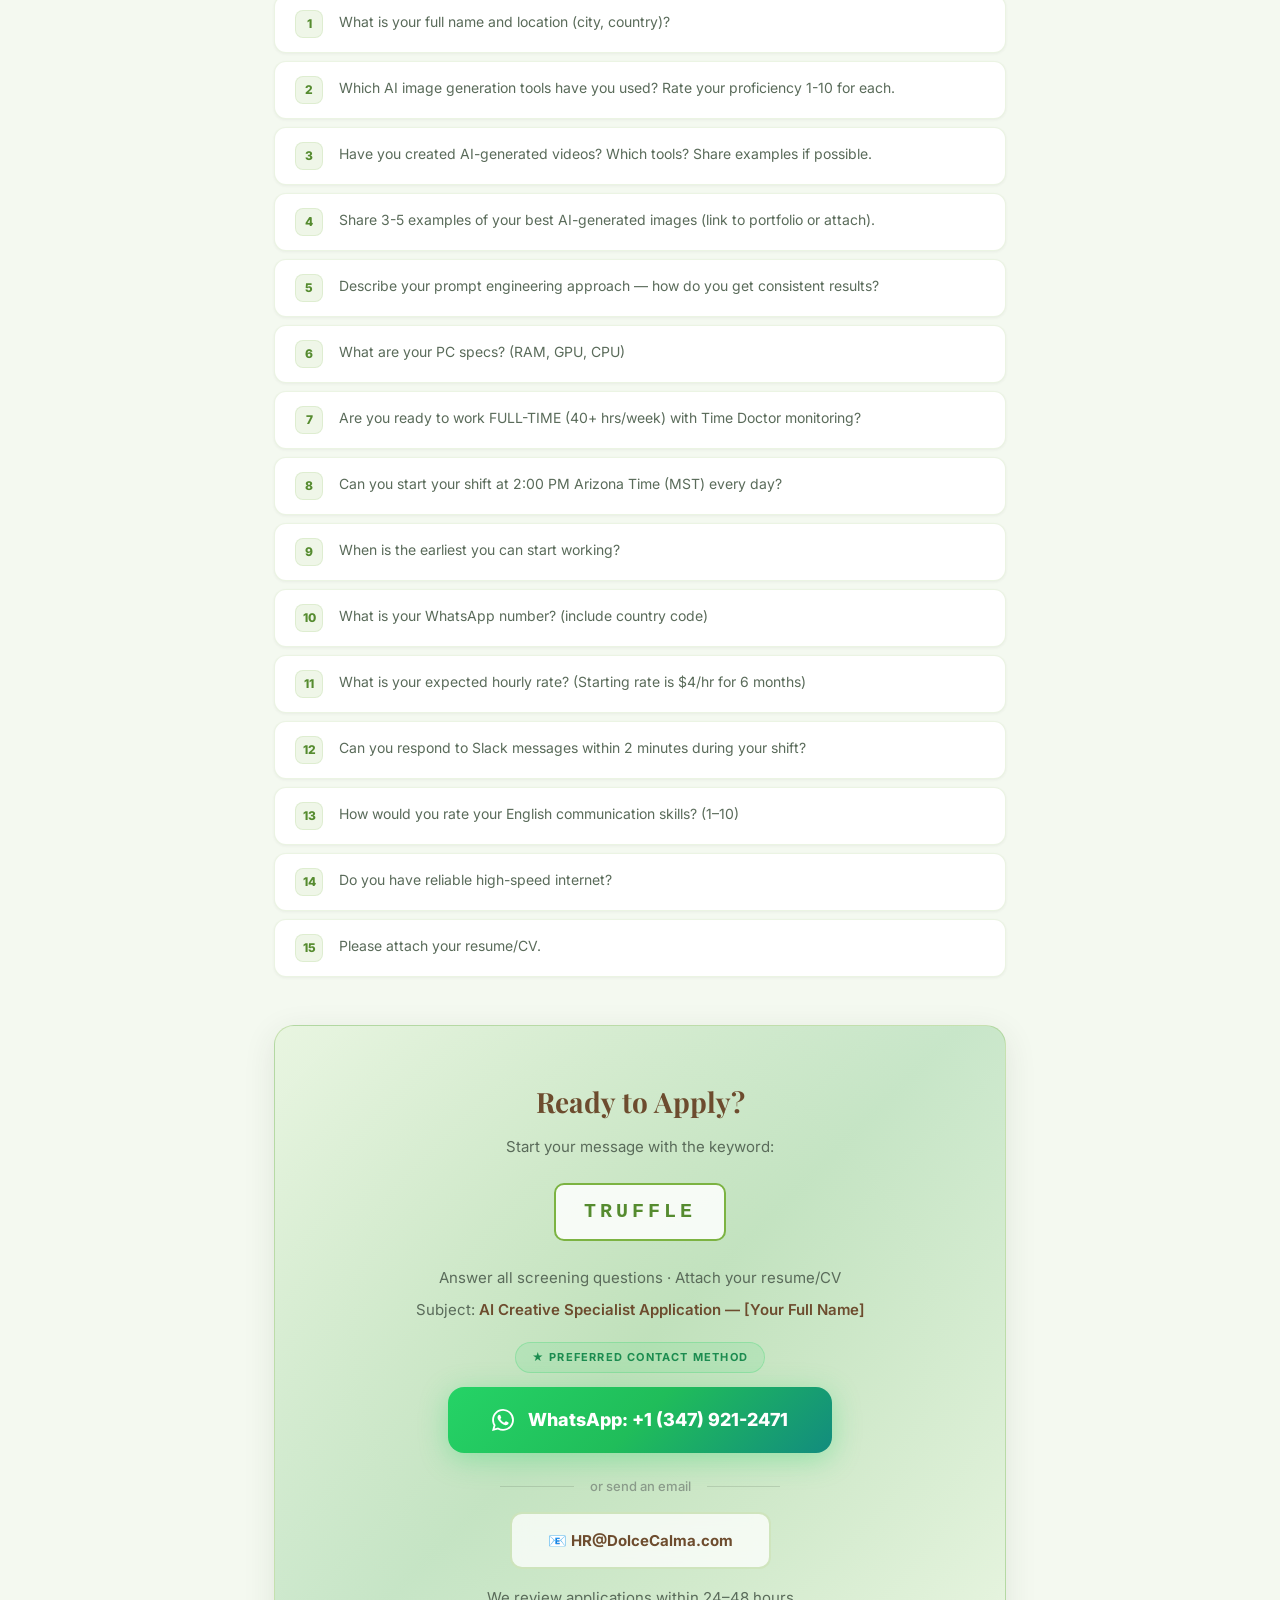
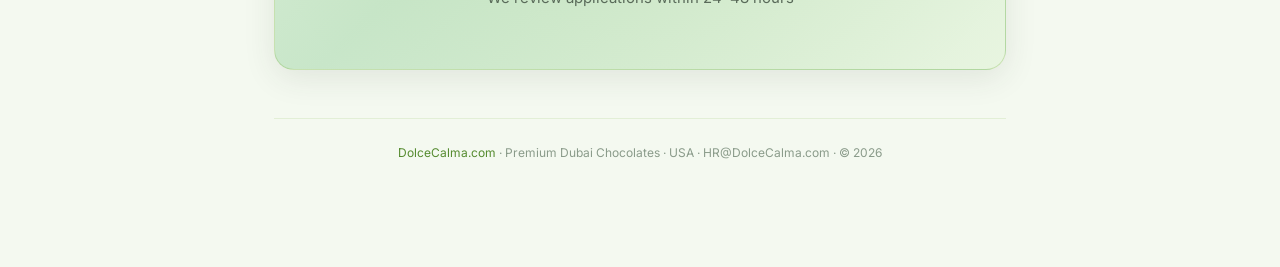
==== commit 25d8f356: "Shared rules system: edit shared-rules.js to update all pages at once. New rules: electricity, Time " ====
--- a/ai-creative.html
+++ b/ai-creative.html
@@ -9,7 +9,7 @@
     <title>AI Image & Video Specialist — Dolce Calma Careers</title>
     <meta name="description" content="Full-time remote AI Image & Video Generation Specialist. Midjourney, DALL-E, Runway, storyboards, prompt engineering.">
     <link href="https://fonts.googleapis.com/css2?family=Inter:wght@400;500;600;700;800;900&family=Playfair+Display:wght@400;500;600;700;800;900&display=swap" rel="stylesheet">
-    <link rel="stylesheet" href="styles.css?v=2">
+    <link rel="stylesheet" href="styles.css?v=5">
 </head>
 <body>
 <div class="container">
@@ -61,28 +61,12 @@
     </div>
 
     <div class="divider"><span>Work Schedule</span></div>
-    <table>
-        <tr><th>Detail</th><th>Requirement</th></tr>
-        <tr><td>Start Time</td><td><span class="hl">2:00 PM Arizona Time (MST / UTC-7)</span> daily</td></tr>
-        <tr><td>Equivalents</td><td>5:00 AM Manila · 2:30 AM India · 2:00 AM Pakistan</td></tr>
-        <tr><td>Hours</td><td>8 hours per day minimum</td></tr>
-        <tr><td>Weekly Minimum</td><td>40 hours per week</td></tr>
-        <tr><td>Breaks</td><td>Allowed. PAUSE Time Doctor and notify #attendance on Slack</td></tr>
-    </table>
+    <div data-shared="schedule"></div>
 
-    <div class="divider"><span>Mandatory Tools & Rules</span></div>
-    <div class="rule-card rule-red"><h4>🔴 Time Doctor (MANDATORY)</h4><p>Must be running during ALL working hours. Automatic screenshots every 15 minutes showing active progress.</p></div>
-    <div class="rule-card rule-red"><h4>🔴 Slack (MANDATORY)</h4><p>Active and responsive at all times. Share generated assets regularly. Notify #attendance before breaks.</p></div>
-    <div class="rule-card rule-red"><h4>🔴 Maximum Response Time = 2 Minutes</h4><p>You MUST reply to Slack messages within 2 minutes during your shift.</p></div>
+    <div class="divider"><span>Mandatory Tools &amp; Rules</span></div>
+    <div data-shared="rules"></div>
 
-    <div class="pay-block">
-        <h3>💰 Compensation & Payment</h3>
-        <div class="pay-grid">
-            <div class="pay-card"><div class="label">Starting Salary</div><div class="amount">$4/hr</div><div class="sub">USD · First 6 months</div></div>
-            <div class="pay-card"><div class="label">Monthly (40 hrs/wk)</div><div class="amount">~$640</div><div class="sub">Performance review after 6 months</div></div>
-        </div>
-        <div class="pay-note"><strong>Payment:</strong> Wise (TransferWise) — weekly or bi-weekly<br><strong>We provide:</strong> Paid Midjourney account and access to other AI tools as needed.<br><strong>Growth:</strong> Salary adjustments based on output quality, speed, and creative contribution.</div>
-    </div>
+    <div data-shared="pay"></div>
 
     <div class="divider"><span>Requirements</span></div>
     <div class="card">
@@ -123,22 +107,9 @@
         <li>Please attach your resume/CV.</li>
     </ol>
 
-    <div class="cta-block">
-        <h2>Ready to Apply?</h2>
-        <p>Start your message with the keyword:</p>
-        <div class="cta-keyword">TRUFFLE</div>
-        <p>Answer all 15 questions · Attach your resume/CV</p>
-        <p style="margin-bottom:20px;">Subject: <span class="hl">AI Creative Specialist Application — [Your Full Name]</span></p>
-        <div class="cta-preferred">★ Preferred Contact Method</div>
-        <a href="https://wa.me/13479212471?text=TRUFFLE%20-%20AI%20Creative%20Specialist%20Application%0A%0AMy%20name%3A%20" class="cta-whatsapp" target="_blank">
-            <svg viewBox="0 0 24 24" xmlns="http://www.w3.org/2000/svg"><path d="M17.472 14.382c-.297-.149-1.758-.867-2.03-.967-.273-.099-.471-.148-.67.15-.197.297-.767.966-.94 1.164-.173.199-.347.223-.644.075-.297-.15-1.255-.463-2.39-1.475-.883-.788-1.48-1.761-1.653-2.059-.173-.297-.018-.458.13-.606.134-.133.298-.347.446-.52.149-.174.198-.298.298-.497.099-.198.05-.371-.025-.52-.075-.149-.669-1.612-.916-2.207-.242-.579-.487-.5-.669-.51-.173-.008-.371-.01-.57-.01-.198 0-.52.074-.792.372-.272.297-1.04 1.016-1.04 2.479 0 1.462 1.065 2.875 1.213 3.074.149.198 2.096 3.2 5.077 4.487.709.306 1.262.489 1.694.625.712.227 1.36.195 1.871.118.571-.085 1.758-.719 2.006-1.413.248-.694.248-1.289.173-1.413-.074-.124-.272-.198-.57-.347m-5.421 7.403h-.004a9.87 9.87 0 01-5.031-1.378l-.361-.214-3.741.982.998-3.648-.235-.374a9.86 9.86 0 01-1.51-5.26c.001-5.45 4.436-9.884 9.888-9.884 2.64 0 5.122 1.03 6.988 2.898a9.825 9.825 0 012.893 6.994c-.003 5.45-4.437 9.884-9.885 9.884m8.413-18.297A11.815 11.815 0 0012.05 0C5.495 0 .16 5.335.157 11.892c0 2.096.547 4.142 1.588 5.945L.057 24l6.305-1.654a11.882 11.882 0 005.683 1.448h.005c6.554 0 11.89-5.335 11.893-11.893a11.821 11.821 0 00-3.48-8.413z"/></svg>
-            WhatsApp: +1 (347) 921-2471
-        </a>
-        <span class="cta-or">— or send an email —</span>
-        <a href="mailto:HR@DolceCalma.com?subject=AI%20Creative%20Specialist%20Application" class="cta-email">📧 HR@DolceCalma.com</a>
-        <p class="cta-note">We review applications within 24–48 hours</p>
-    </div>
-    <div class="footer"><a href="https://dolcecalma.com" target="_blank">DolceCalma.com</a> · Premium Dubai Chocolates · USA · HR@DolceCalma.com · © 2026</div>
+        <div data-shared="cta" data-keyword="TRUFFLE" data-subject="AI Creative Specialist Application"></div>
+<div class="footer"><a href="https://dolcecalma.com" target="_blank">DolceCalma.com</a> · Premium Dubai Chocolates · USA · HR@DolceCalma.com · © 2026</div>
 </div>
+<script src="shared-rules.js"></script>
 </body>
 </html>
--- a/styles.css
+++ b/styles.css
@@ -265,7 +265,7 @@
     font-size: 18px; font-weight: 800; text-decoration: none;
     transition: var(--transition); position: relative; z-index: 1;
     box-shadow: 0 6px 28px rgba(37,211,102,0.35);
-    min-width: 320px;
+    white-space: nowrap;
 }
 .cta-whatsapp:hover {
     transform: translateY(-3px) scale(1.02);
@@ -310,8 +310,35 @@
 .footer a { color: var(--pistachio-dark); text-decoration: none; }
 
 @media (max-width: 640px) {
-    .container { padding: 20px 16px 60px; }
-    .hero { padding: 40px 20px 36px; } .hero h1 { font-size: 28px; }
-    .hero-meta { gap: 12px; } .pay-grid { grid-template-columns: 1fr; }
-    .card { padding: 24px 20px; } .cta-block { padding: 36px 20px; }
-}
+    .container { padding: 16px 14px 60px; }
+    .hero { padding: 36px 18px 32px; }
+    .hero h1 { font-size: 26px; }
+    .hero p { font-size: 14px; }
+    .hero-logo { width: 120px; }
+    .hero-badge { font-size: 10px; padding: 5px 14px; }
+    .hero-meta { gap: 10px; }
+    .hero-meta span { font-size: 12px; }
+    .divider { margin: 32px 0 20px; }
+    .divider span { font-size: 11px; letter-spacing: 2px; }
+    .card { padding: 20px 18px; }
+    .card h3 { font-size: 16px; }
+    .card li { font-size: 13px; gap: 10px; padding: 6px 0; }
+    .rule-card { padding: 16px 18px; }
+    .pay-grid { grid-template-columns: 1fr; }
+    .pay-block { padding: 24px 18px; }
+    .pay-card .amount { font-size: 26px; }
+    .question-list li { padding: 12px 14px; font-size: 13px; gap: 12px; }
+    table { font-size: 13px; }
+    th, td { padding: 10px 12px; font-size: 13px; }
+    .cta-block { padding: 32px 18px; }
+    .cta-block h2 { font-size: 22px; }
+    .cta-keyword { font-size: 16px; padding: 8px 20px; letter-spacing: 3px; margin: 14px 0 18px; }
+    .cta-preferred { font-size: 10px; padding: 4px 12px; margin-bottom: 12px; }
+    .cta-whatsapp {
+        padding: 14px 20px; font-size: 14px; gap: 10px; border-radius: 14px;
+    }
+    .cta-whatsapp svg { width: 20px; height: 20px; }
+    .cta-or { width: 200px; margin: 16px 0 10px; font-size: 12px; }
+    .cta-email { padding: 12px 24px; font-size: 14px; }
+    .cta-note { font-size: 11px; }
+}
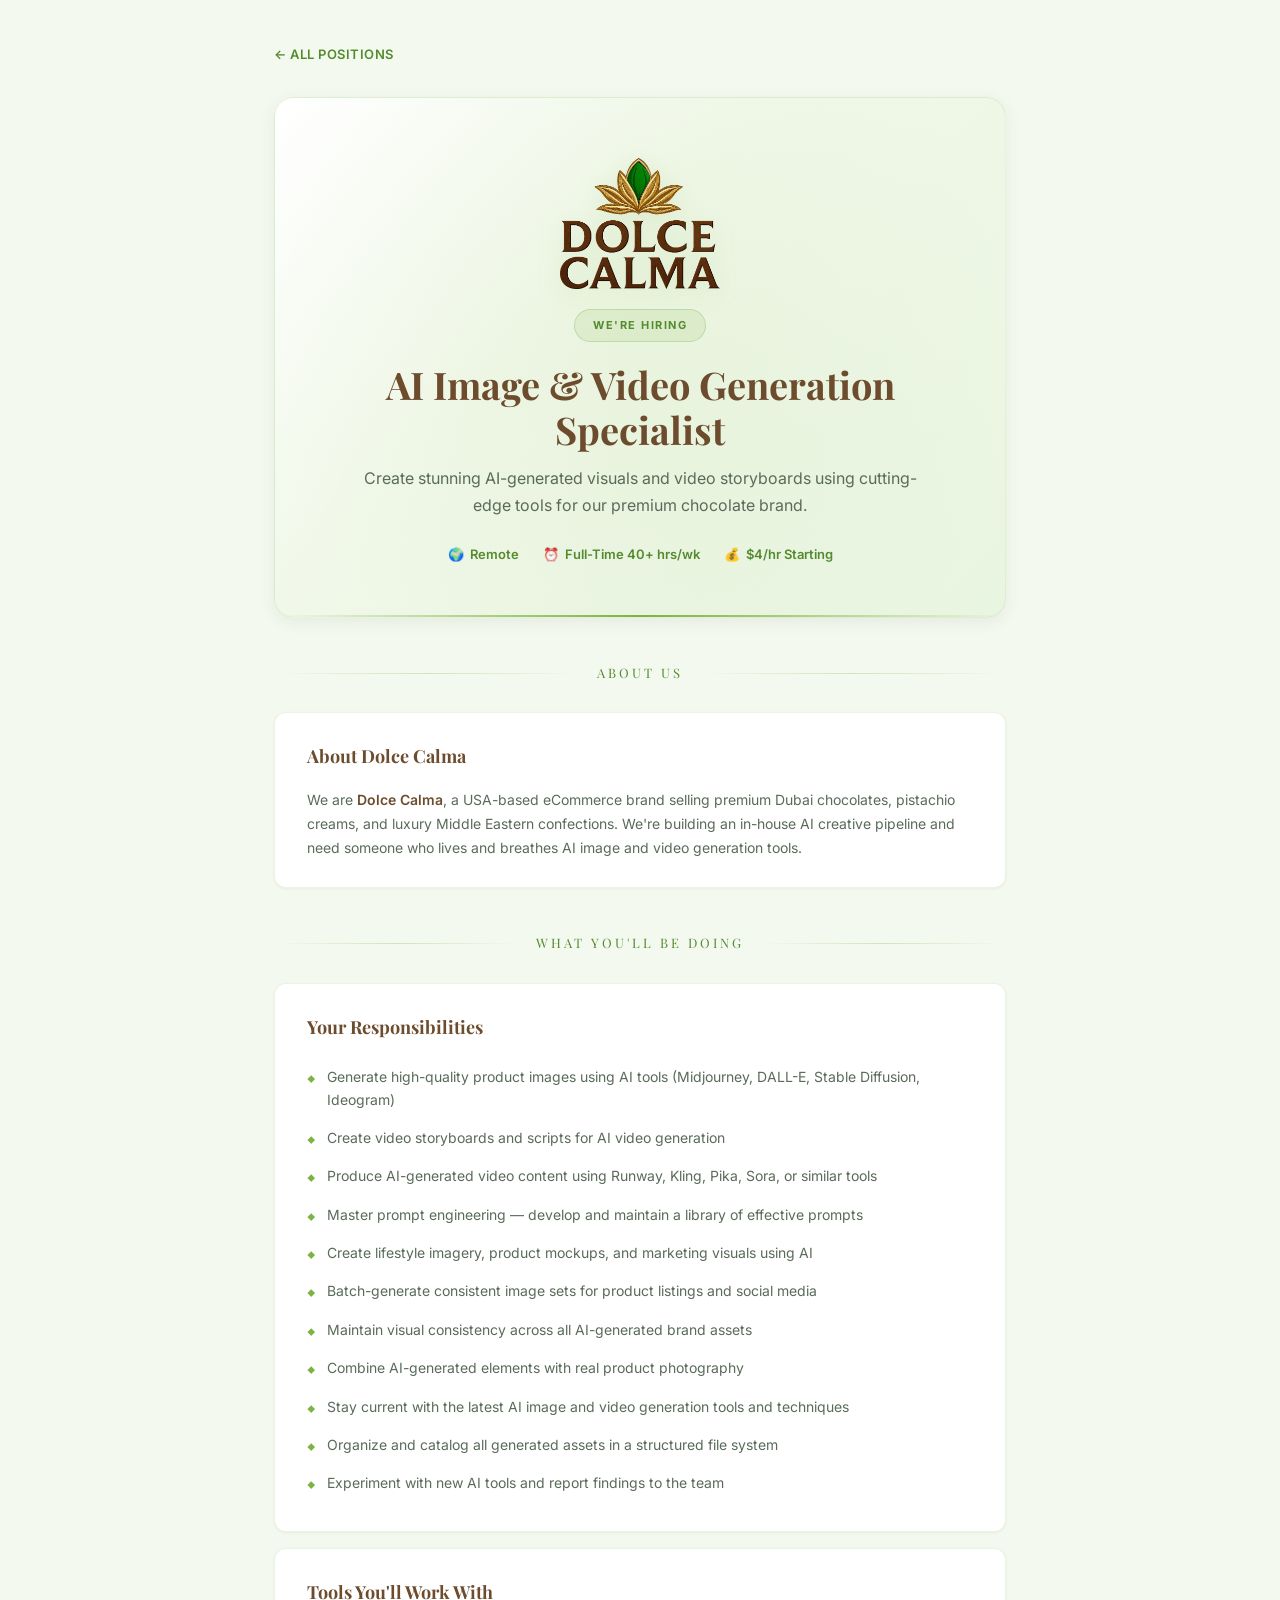
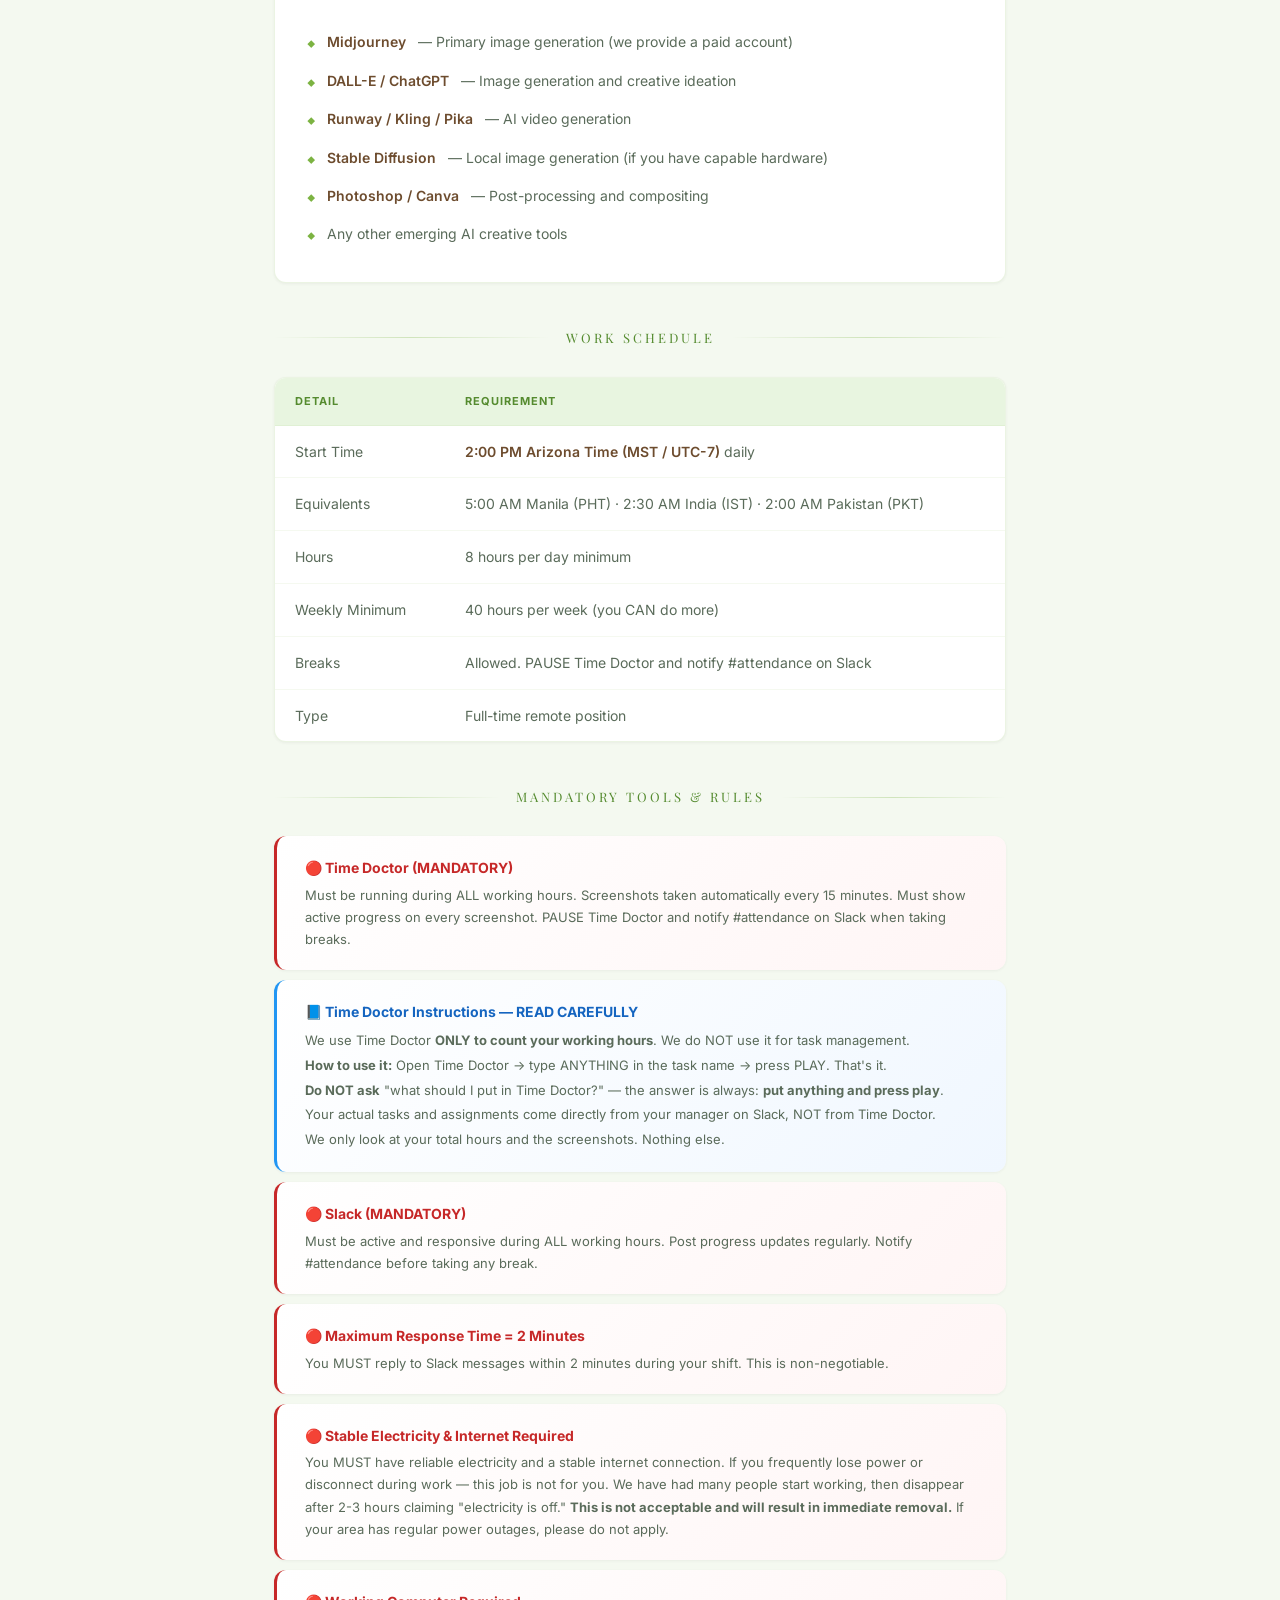
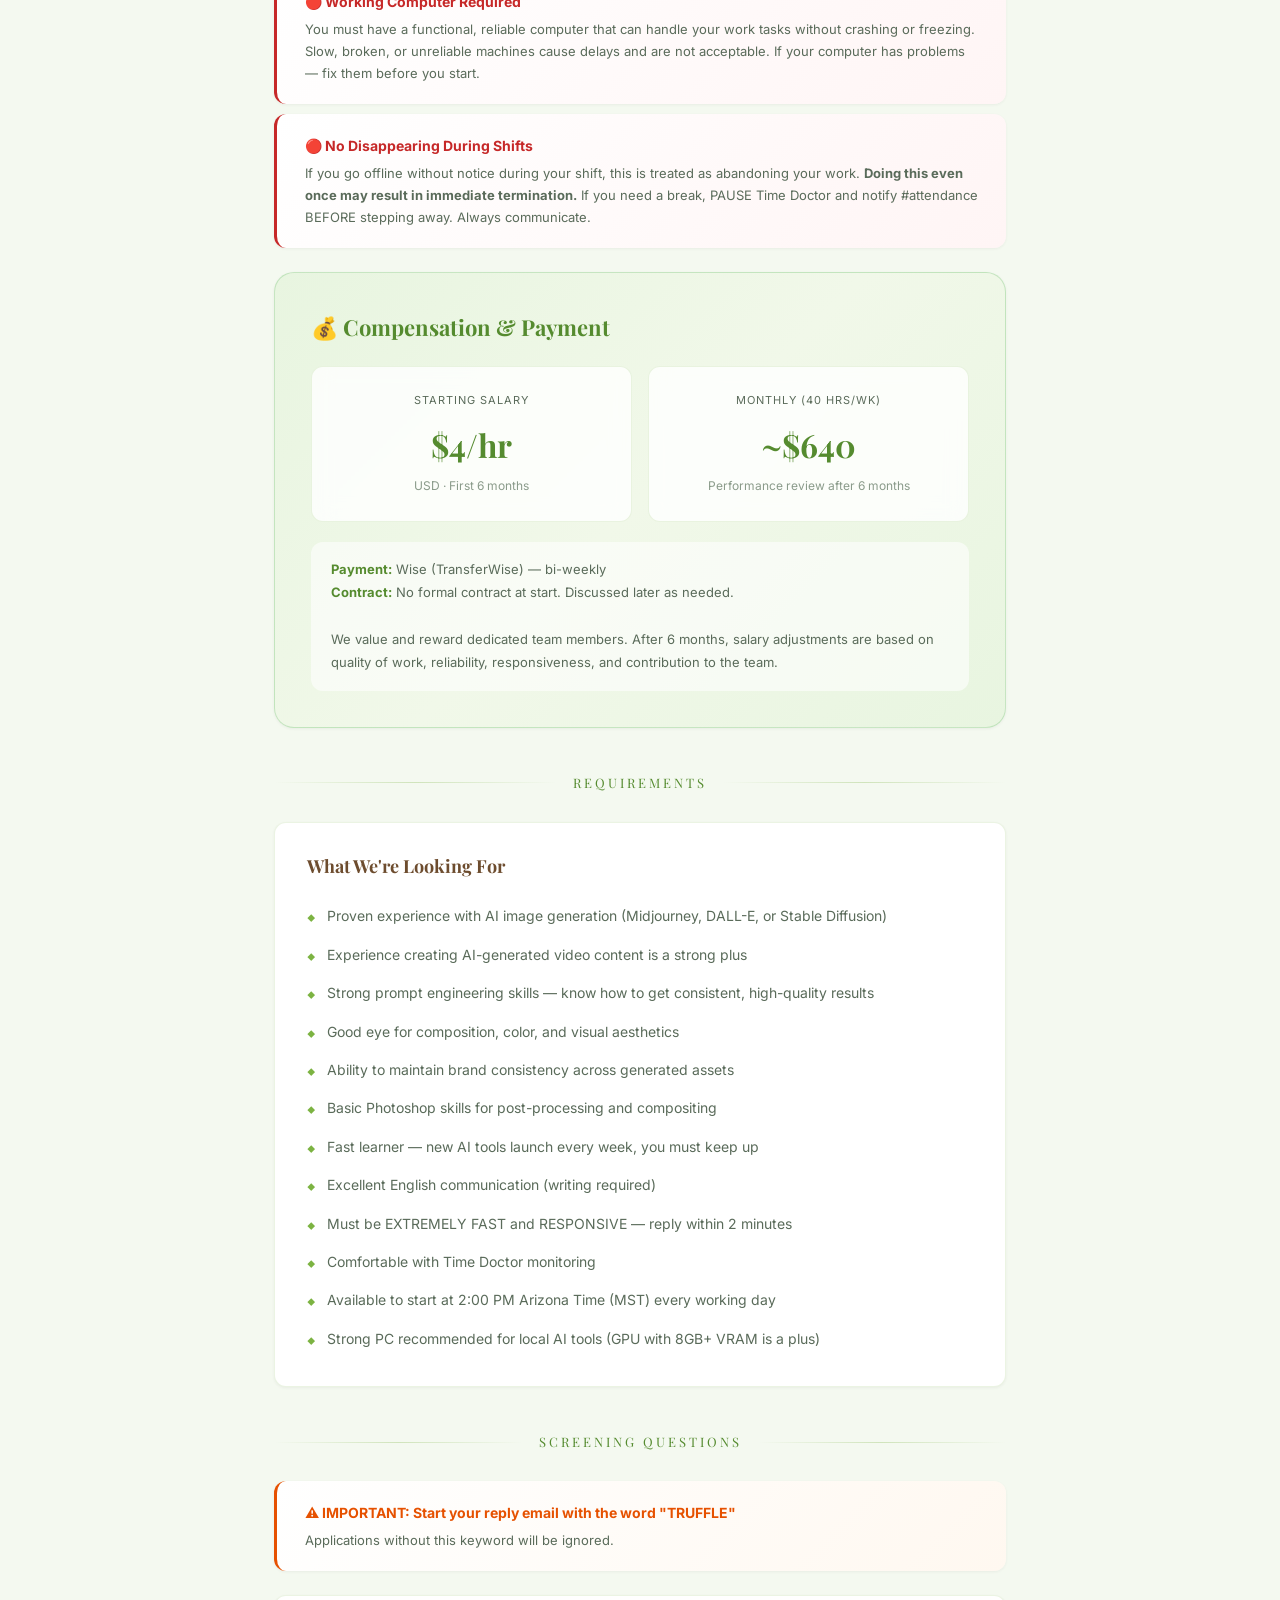
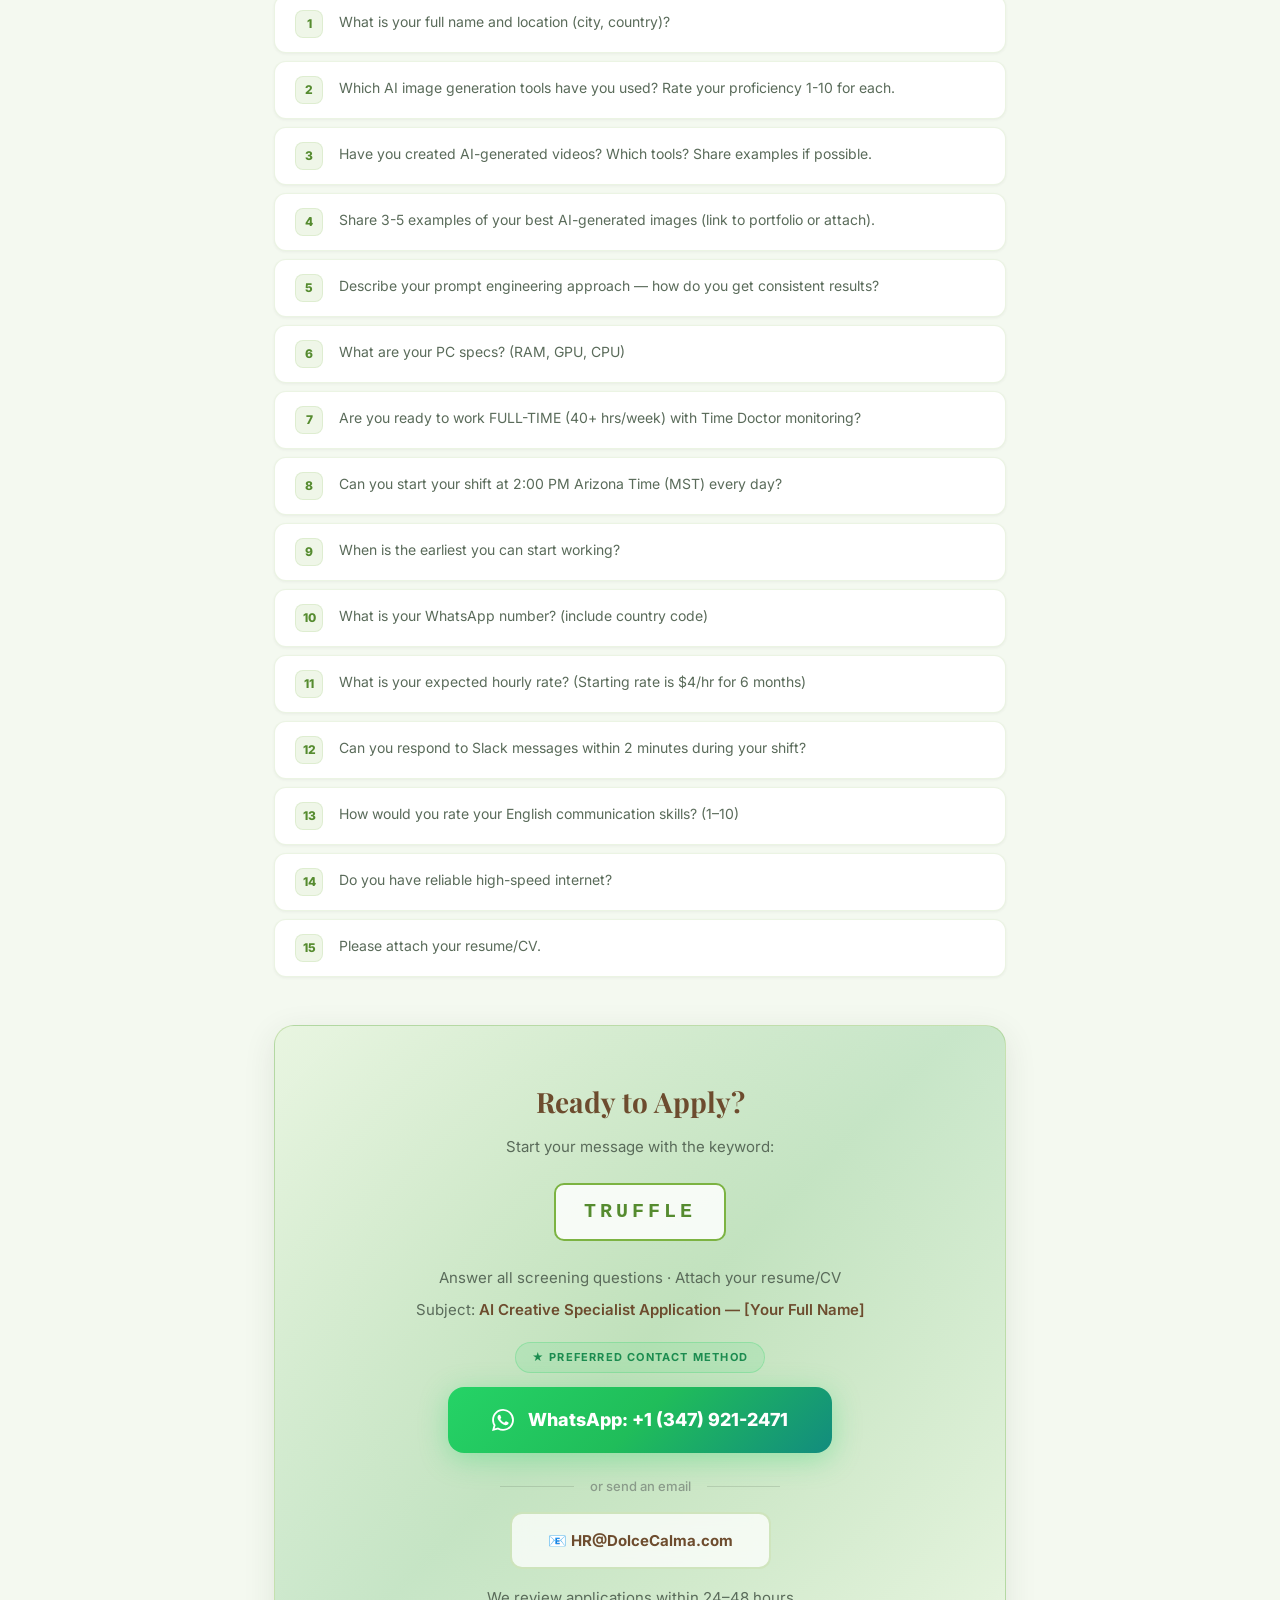
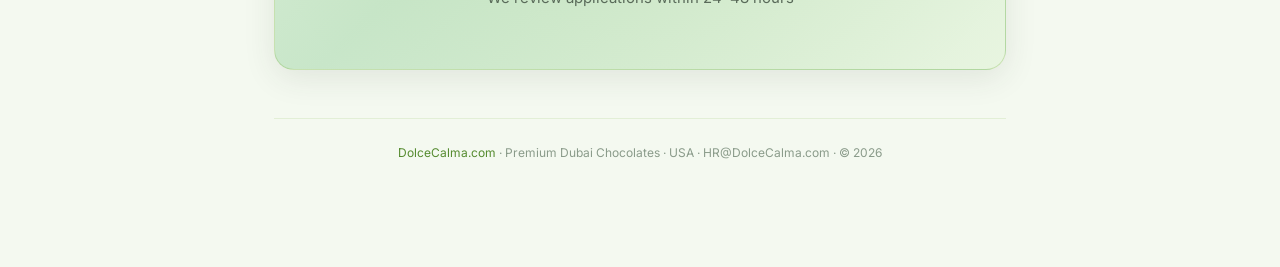
==== commit be7f173b: "Fix payment to bi-weekly (not weekly)" ====
--- a/ai-creative.html
+++ b/ai-creative.html
@@ -9,7 +9,7 @@
     <title>AI Image & Video Specialist — Dolce Calma Careers</title>
     <meta name="description" content="Full-time remote AI Image & Video Generation Specialist. Midjourney, DALL-E, Runway, storyboards, prompt engineering.">
     <link href="https://fonts.googleapis.com/css2?family=Inter:wght@400;500;600;700;800;900&family=Playfair+Display:wght@400;500;600;700;800;900&display=swap" rel="stylesheet">
-    <link rel="stylesheet" href="styles.css?v=5">
+    <link rel="stylesheet" href="styles.css?v=6">
 </head>
 <body>
 <div class="container">
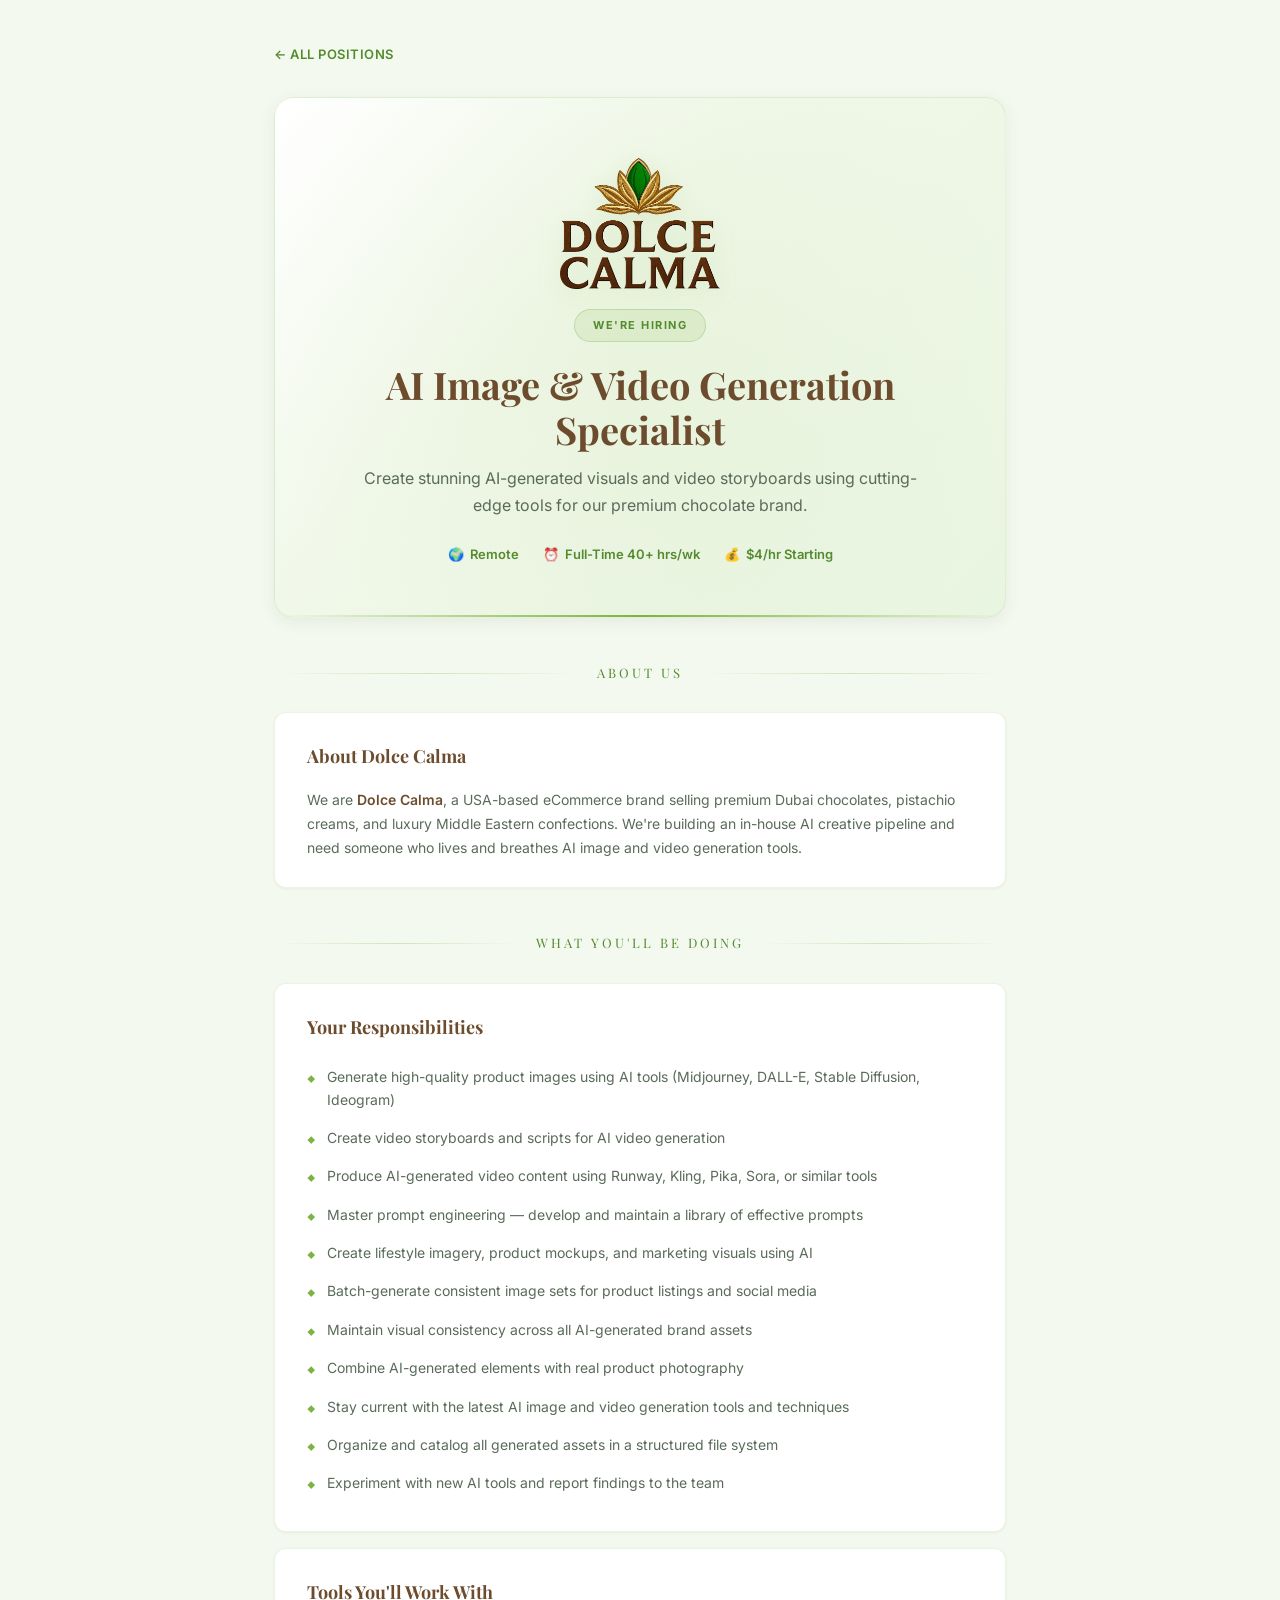
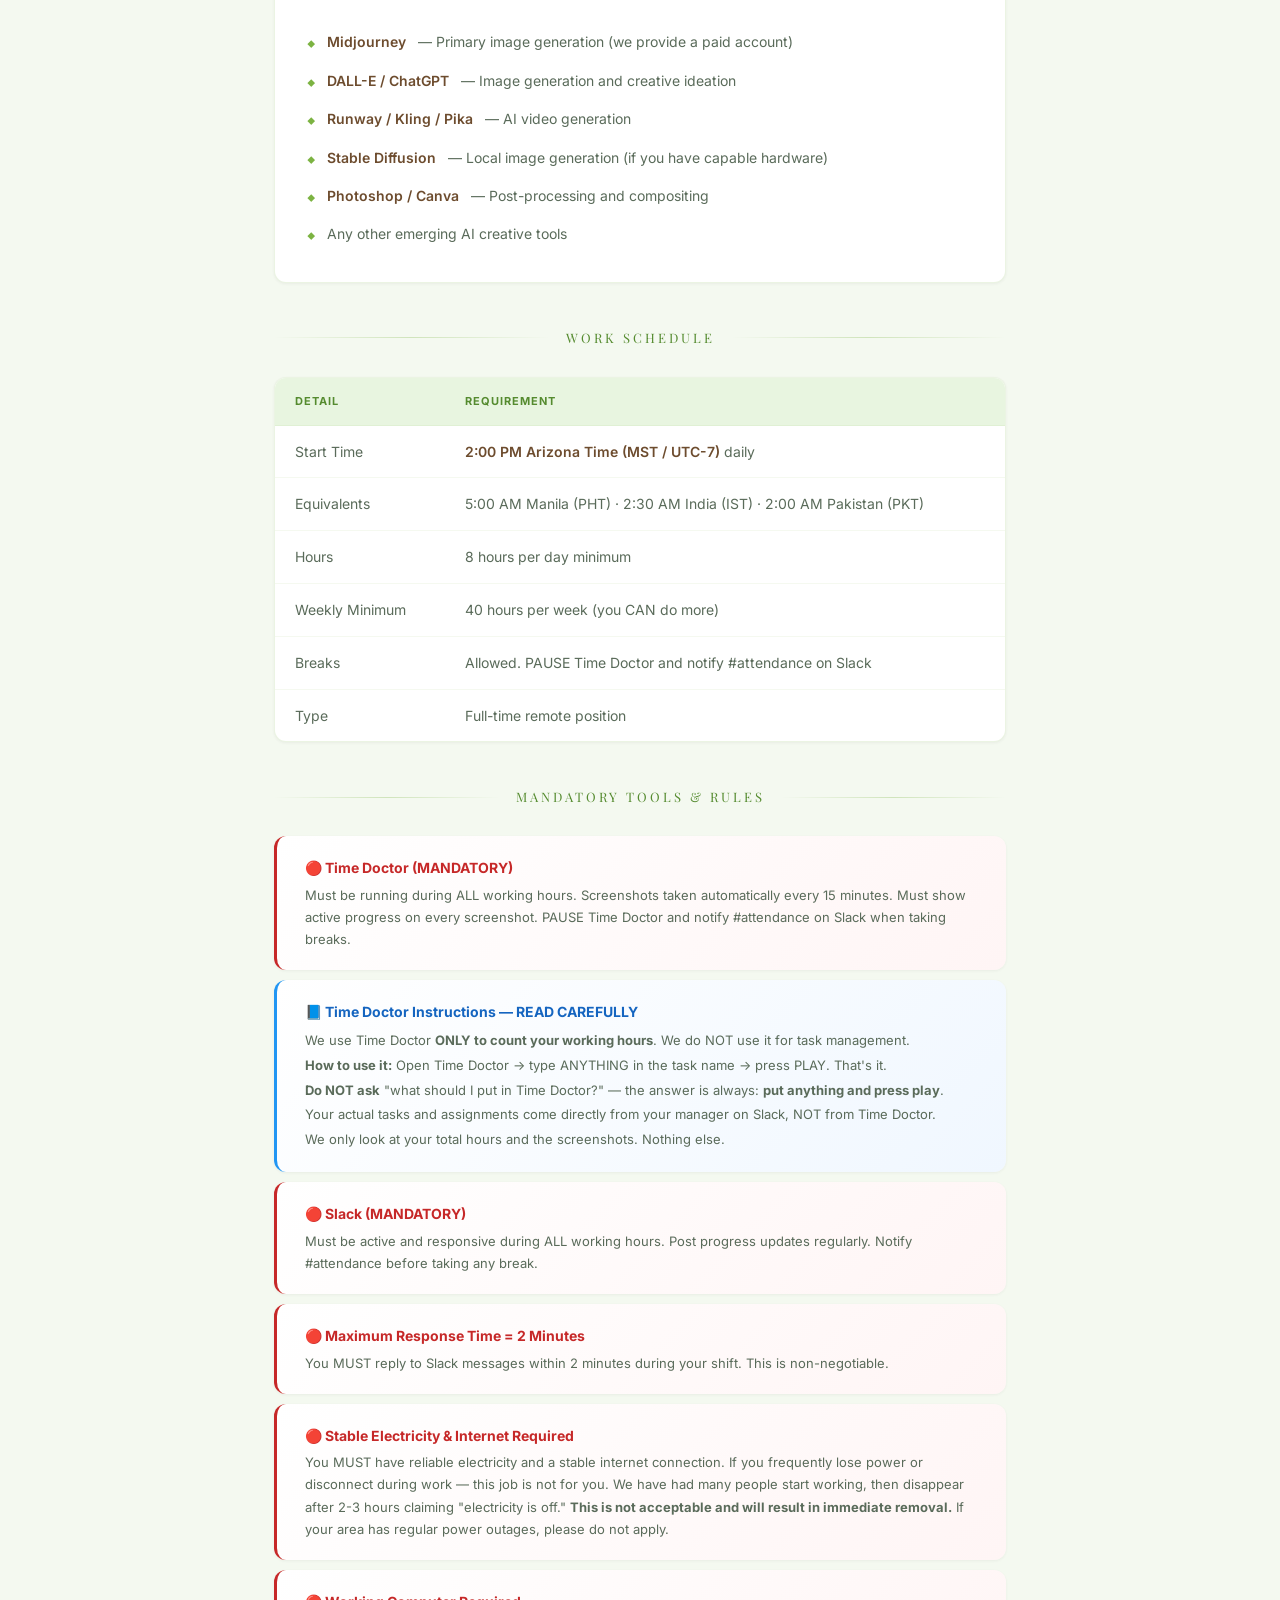
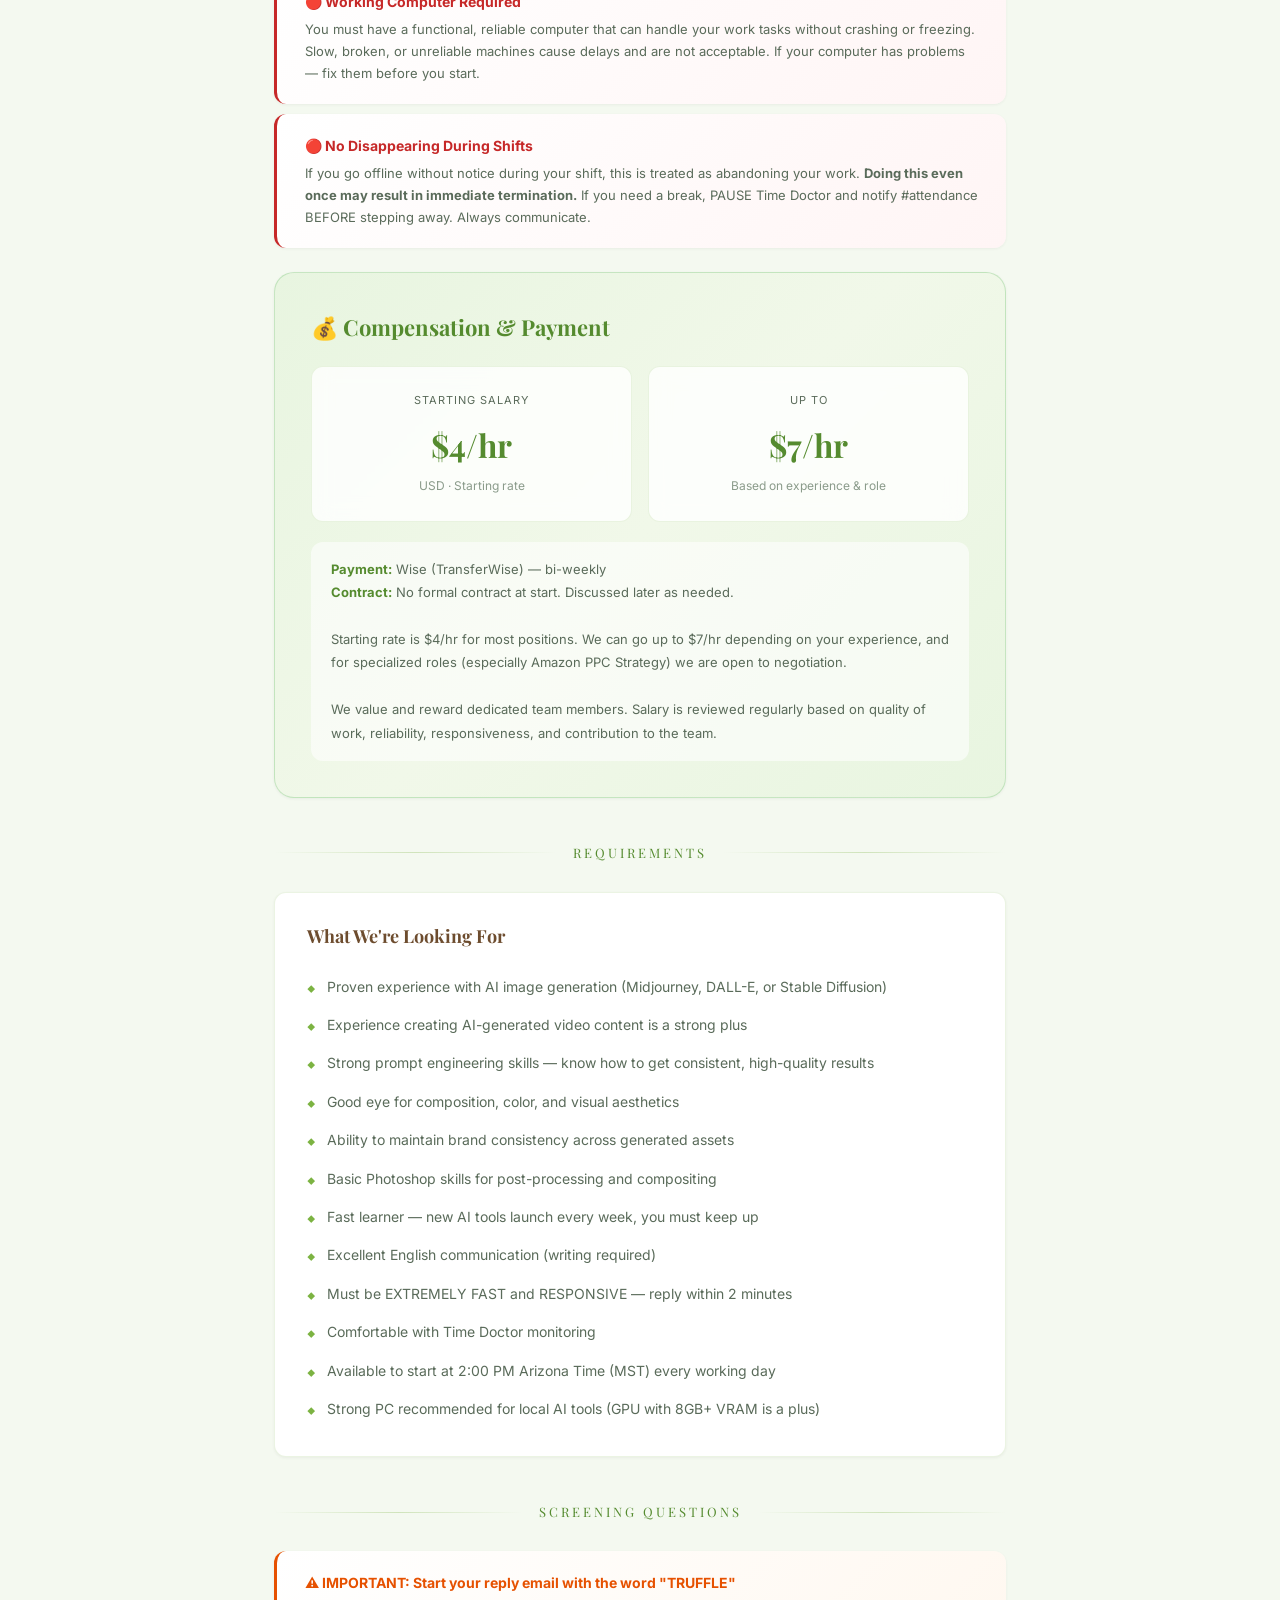
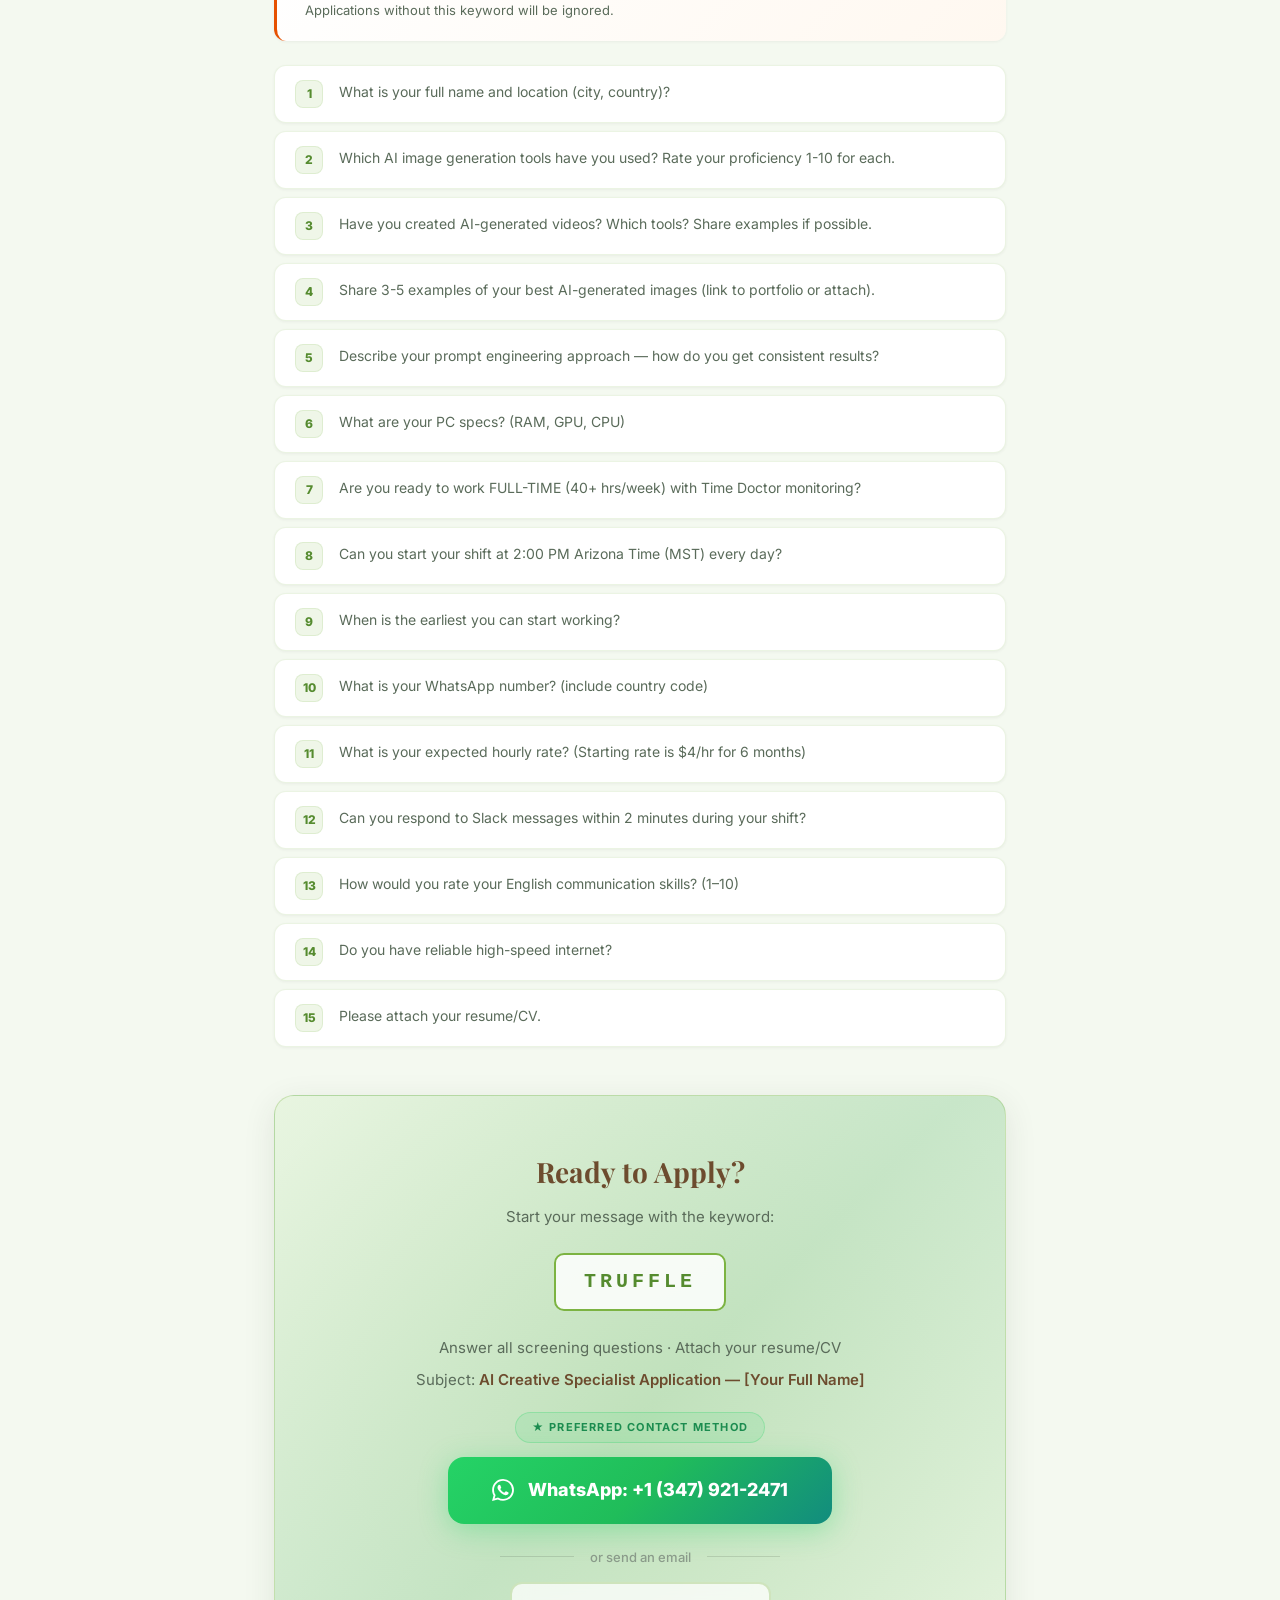
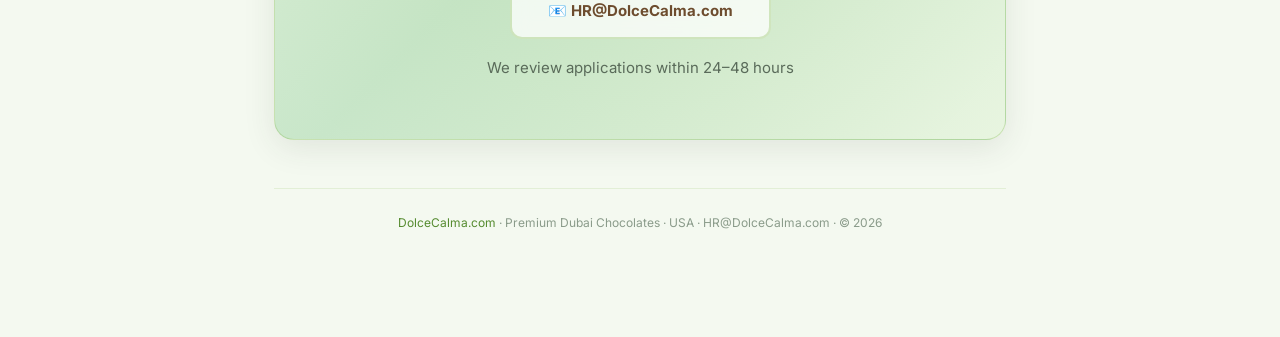
==== commit fdf70269: "Salary: /hr starting, up to /hr, negotiable for PPC strategists" ====
--- a/ai-creative.html
+++ b/ai-creative.html
@@ -9,7 +9,7 @@
     <title>AI Image & Video Specialist — Dolce Calma Careers</title>
     <meta name="description" content="Full-time remote AI Image & Video Generation Specialist. Midjourney, DALL-E, Runway, storyboards, prompt engineering.">
     <link href="https://fonts.googleapis.com/css2?family=Inter:wght@400;500;600;700;800;900&family=Playfair+Display:wght@400;500;600;700;800;900&display=swap" rel="stylesheet">
-    <link rel="stylesheet" href="styles.css?v=6">
+    <link rel="stylesheet" href="styles.css?v=7">
 </head>
 <body>
 <div class="container">
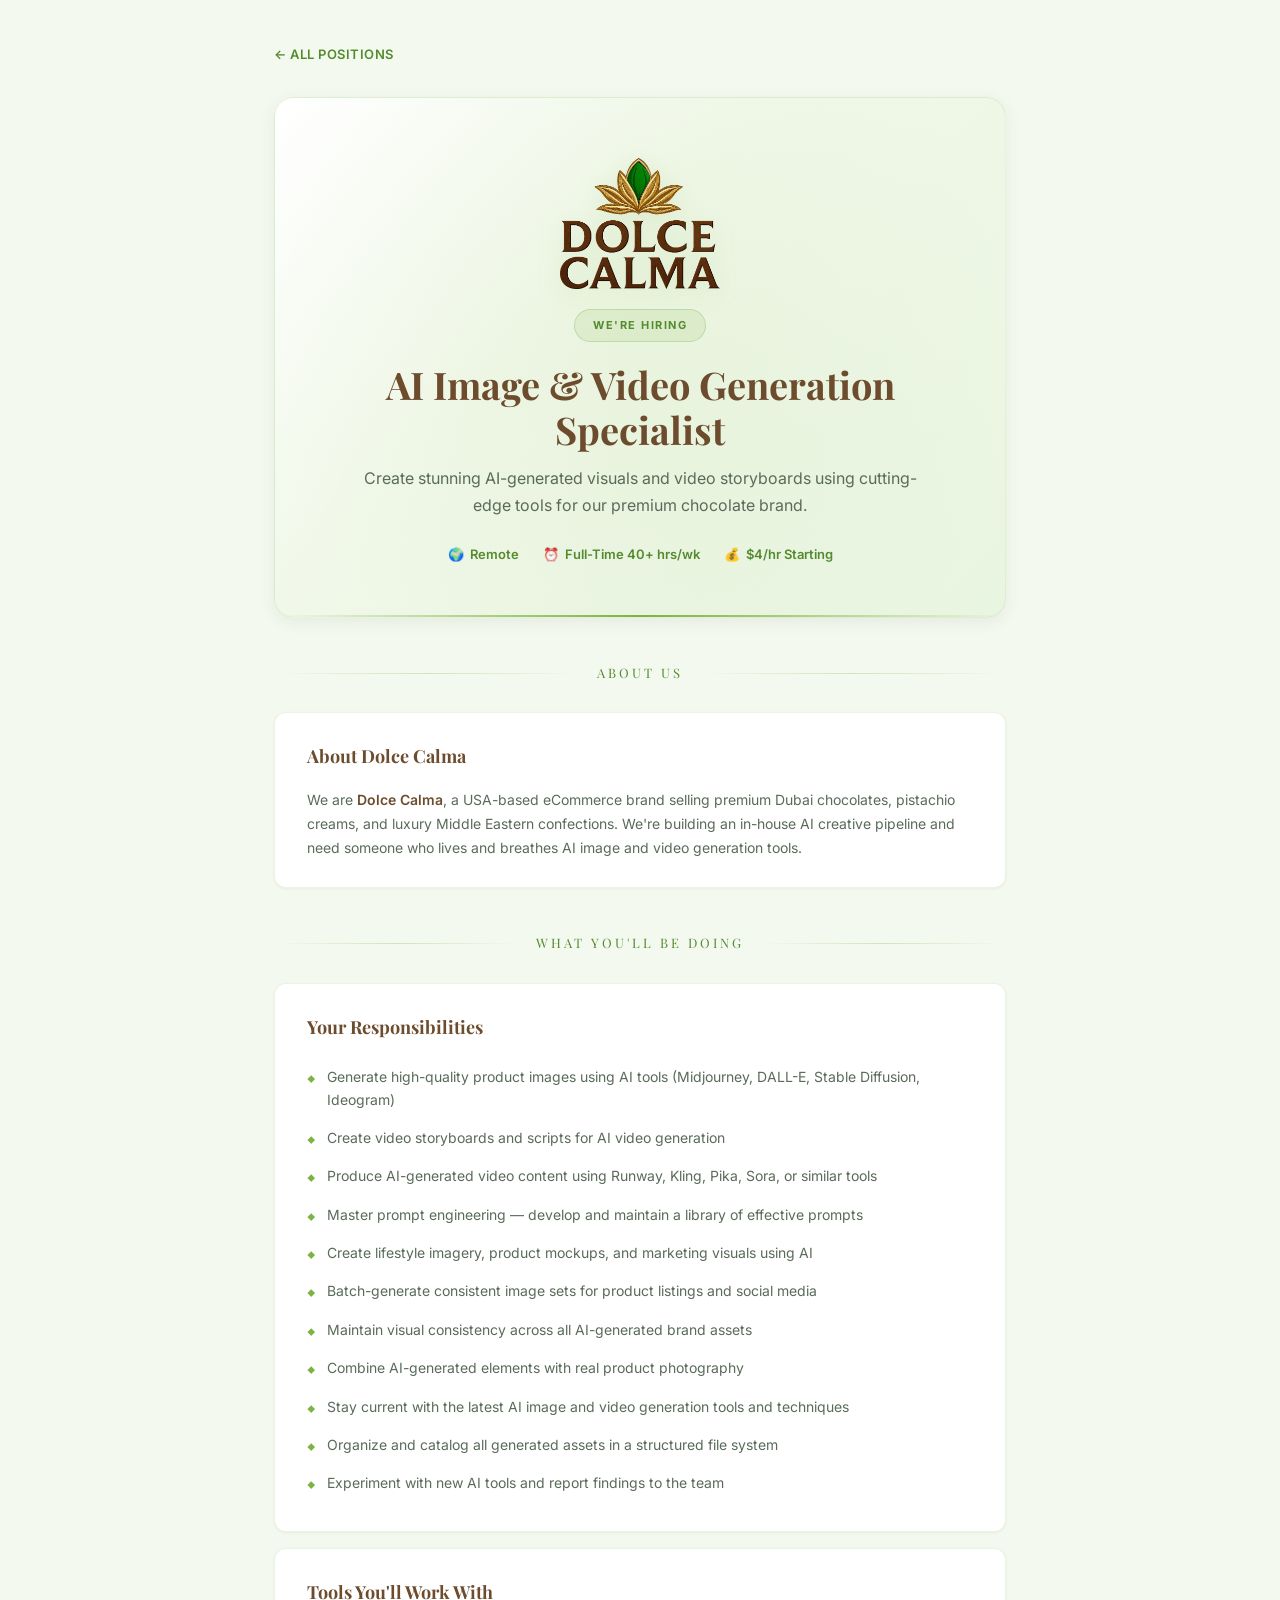
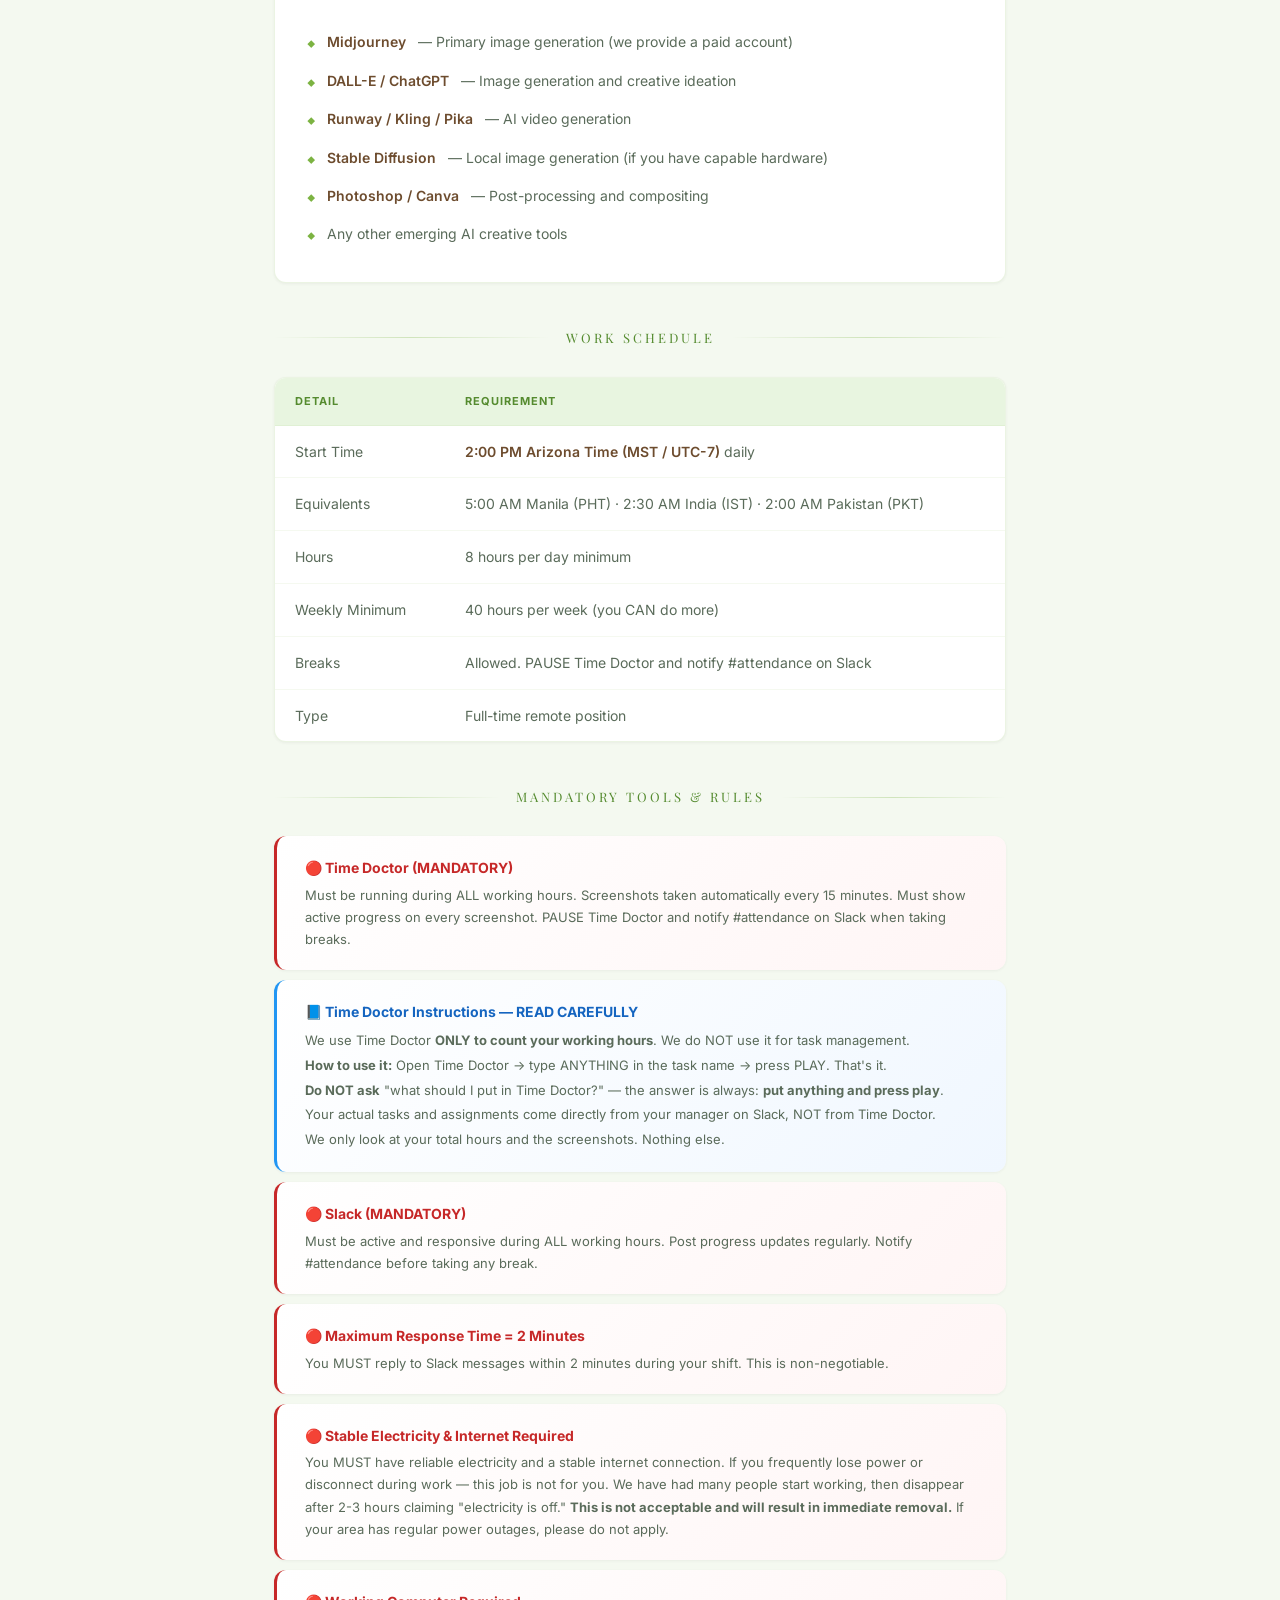
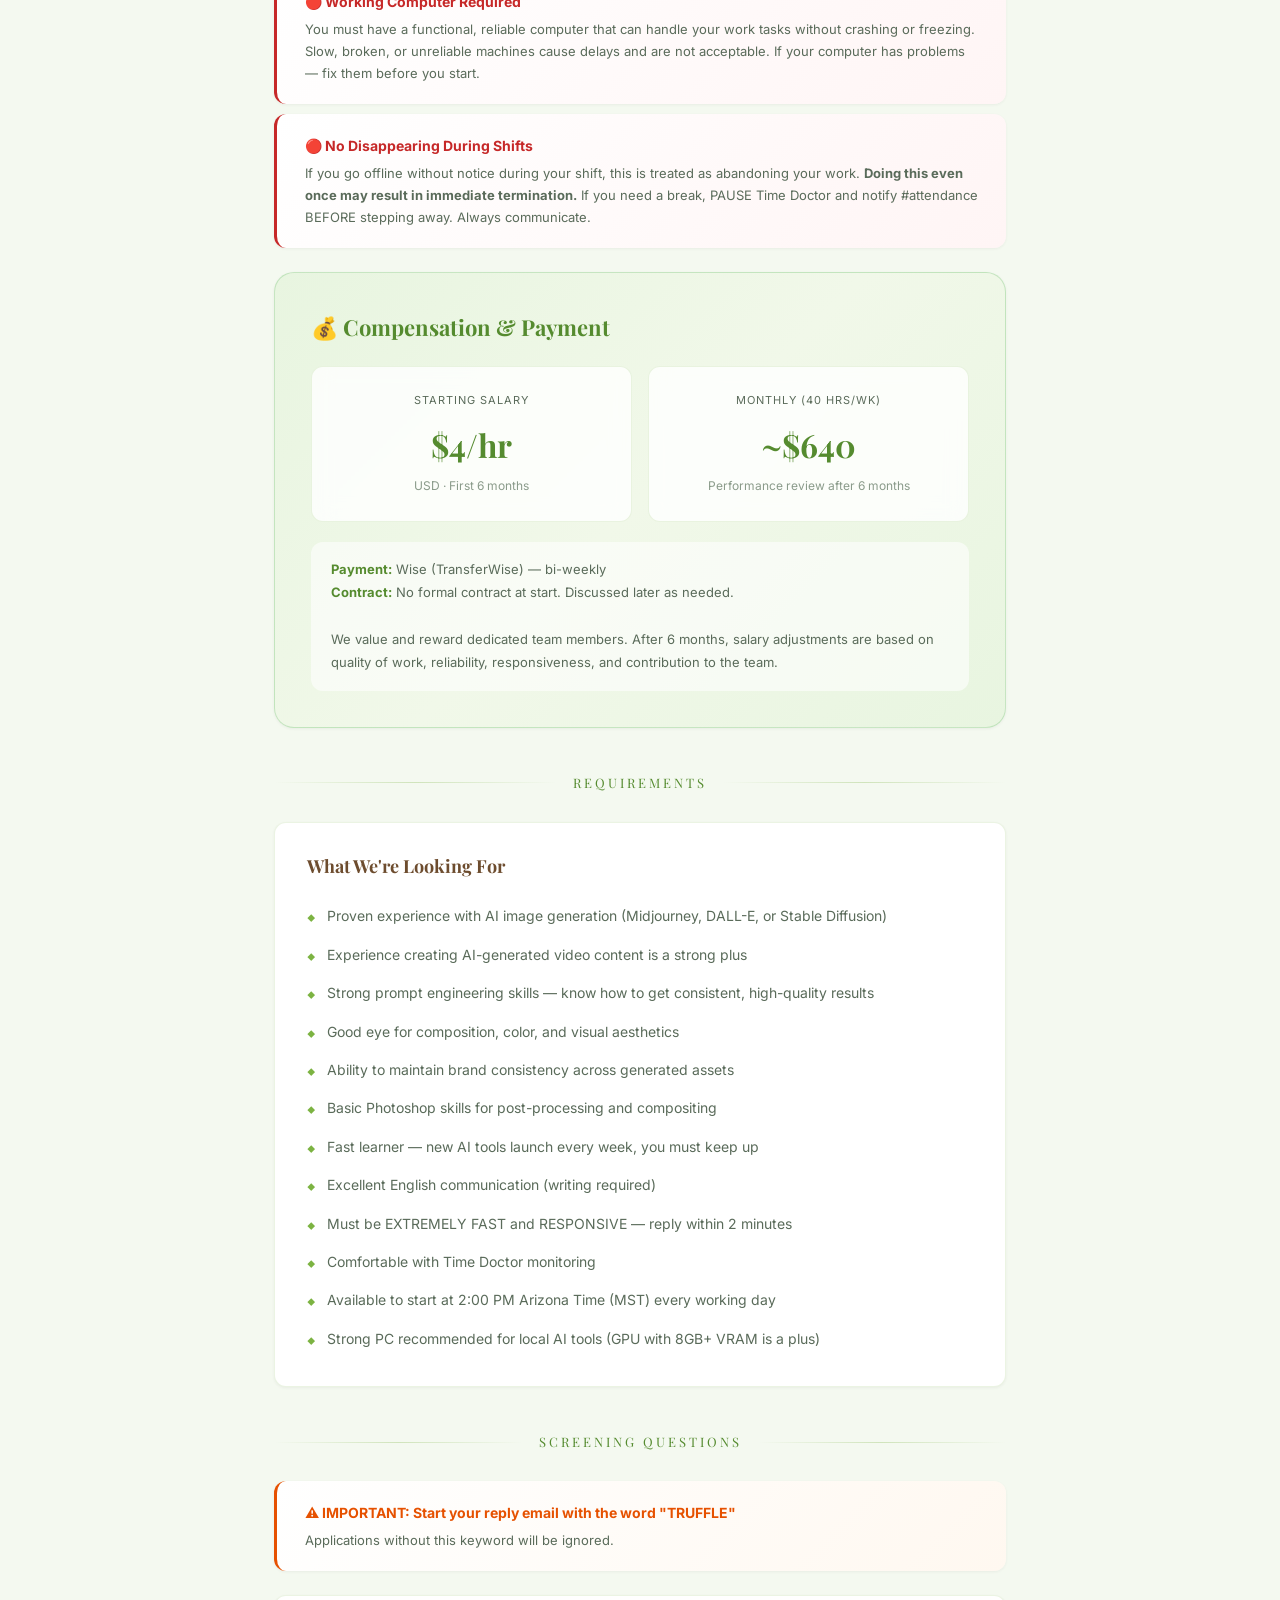
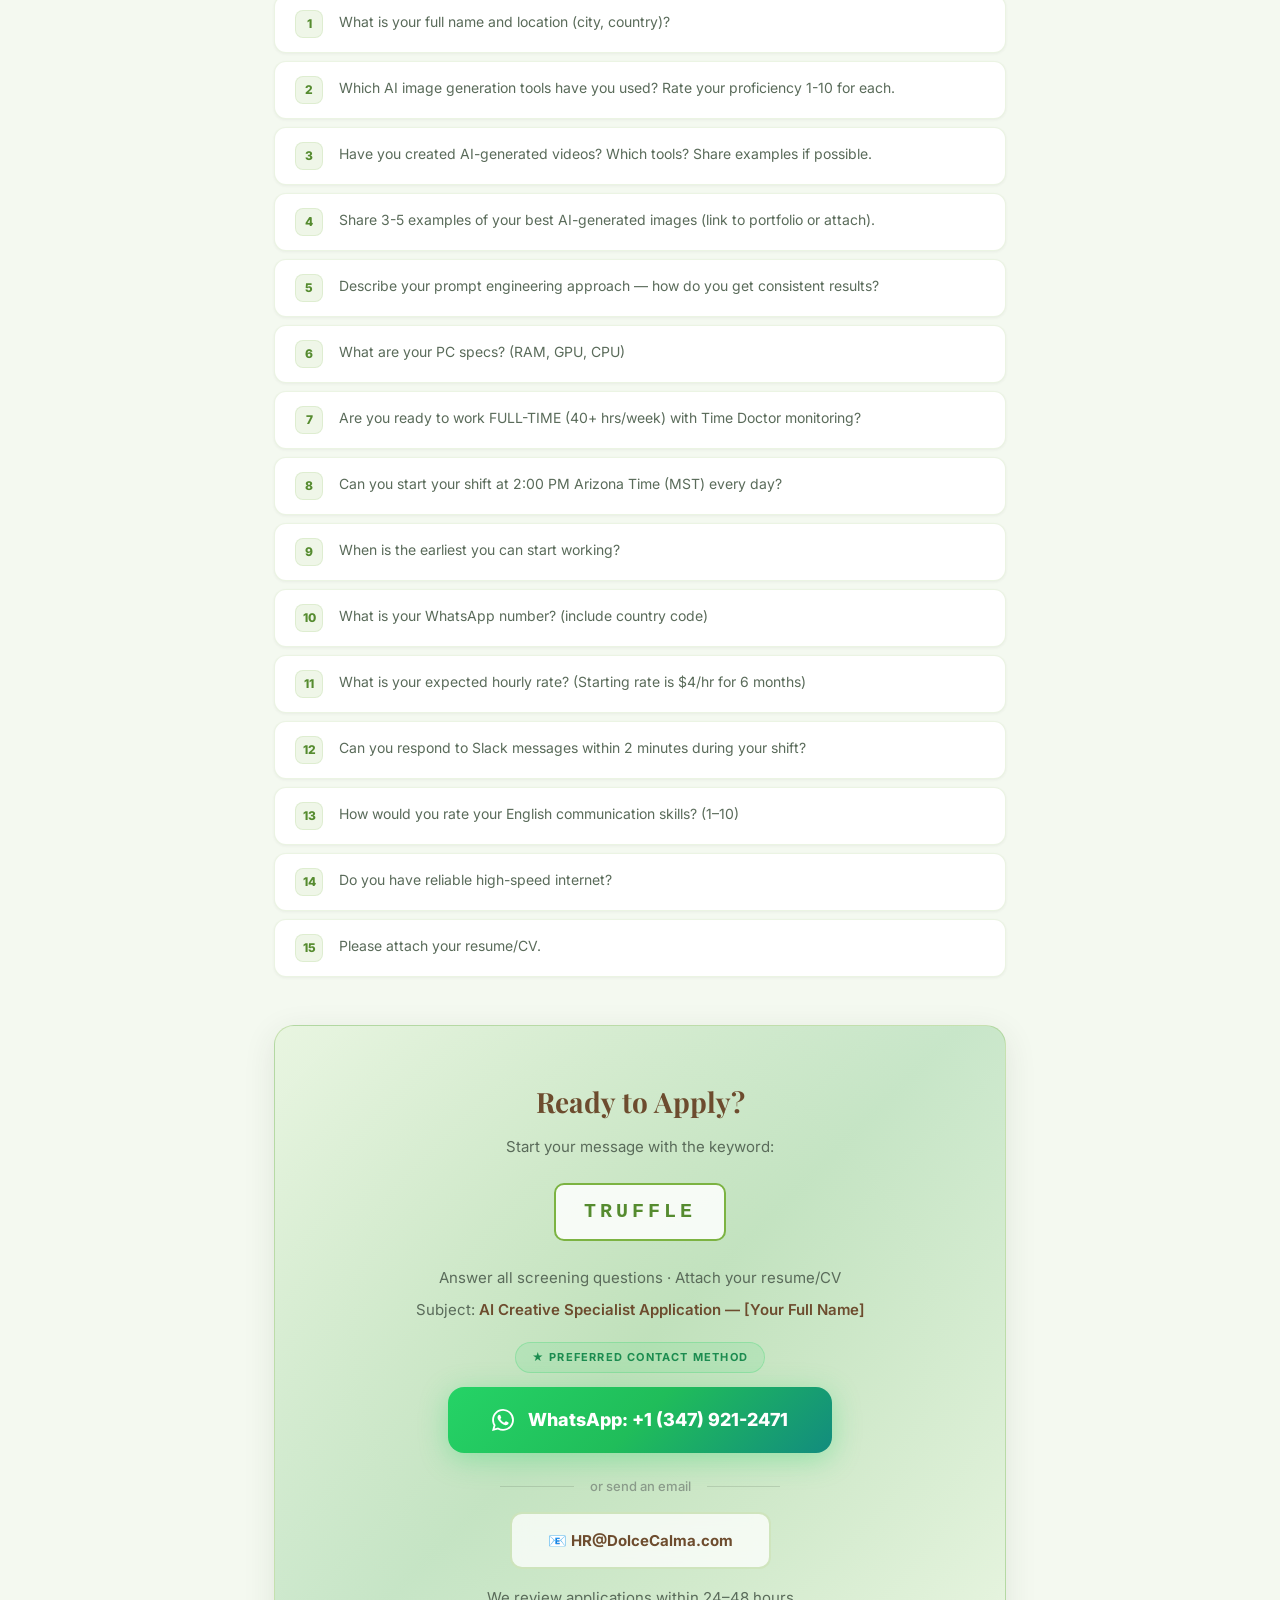
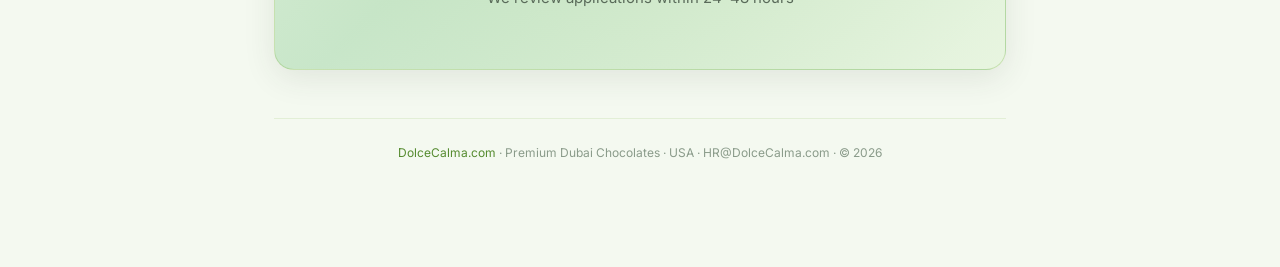
==== commit 9abba376: "Dynamic pay block: all roles  strict, except PPC -7+ negotiable" ====
--- a/ai-creative.html
+++ b/ai-creative.html
@@ -9,7 +9,7 @@
     <title>AI Image & Video Specialist — Dolce Calma Careers</title>
     <meta name="description" content="Full-time remote AI Image & Video Generation Specialist. Midjourney, DALL-E, Runway, storyboards, prompt engineering.">
     <link href="https://fonts.googleapis.com/css2?family=Inter:wght@400;500;600;700;800;900&family=Playfair+Display:wght@400;500;600;700;800;900&display=swap" rel="stylesheet">
-    <link rel="stylesheet" href="styles.css?v=7">
+    <link rel="stylesheet" href="styles.css?v=8">
 </head>
 <body>
 <div class="container">
